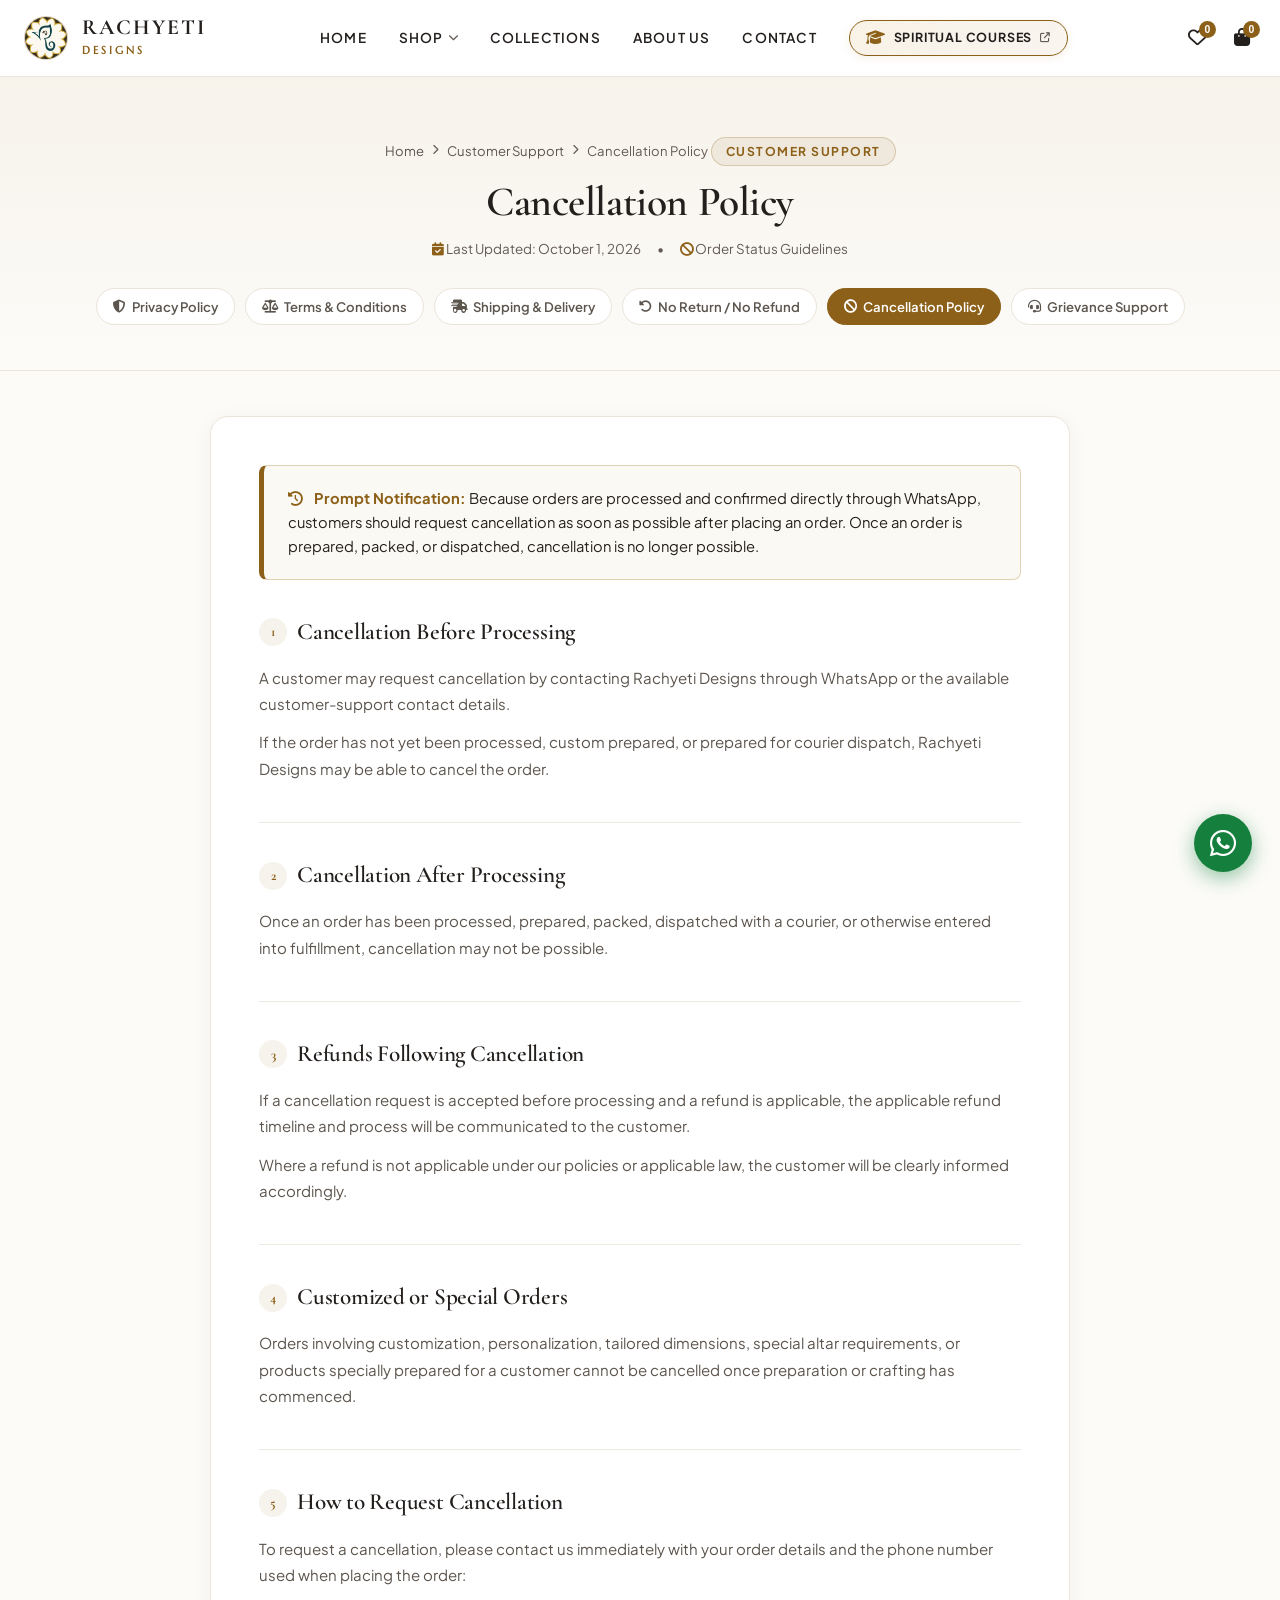
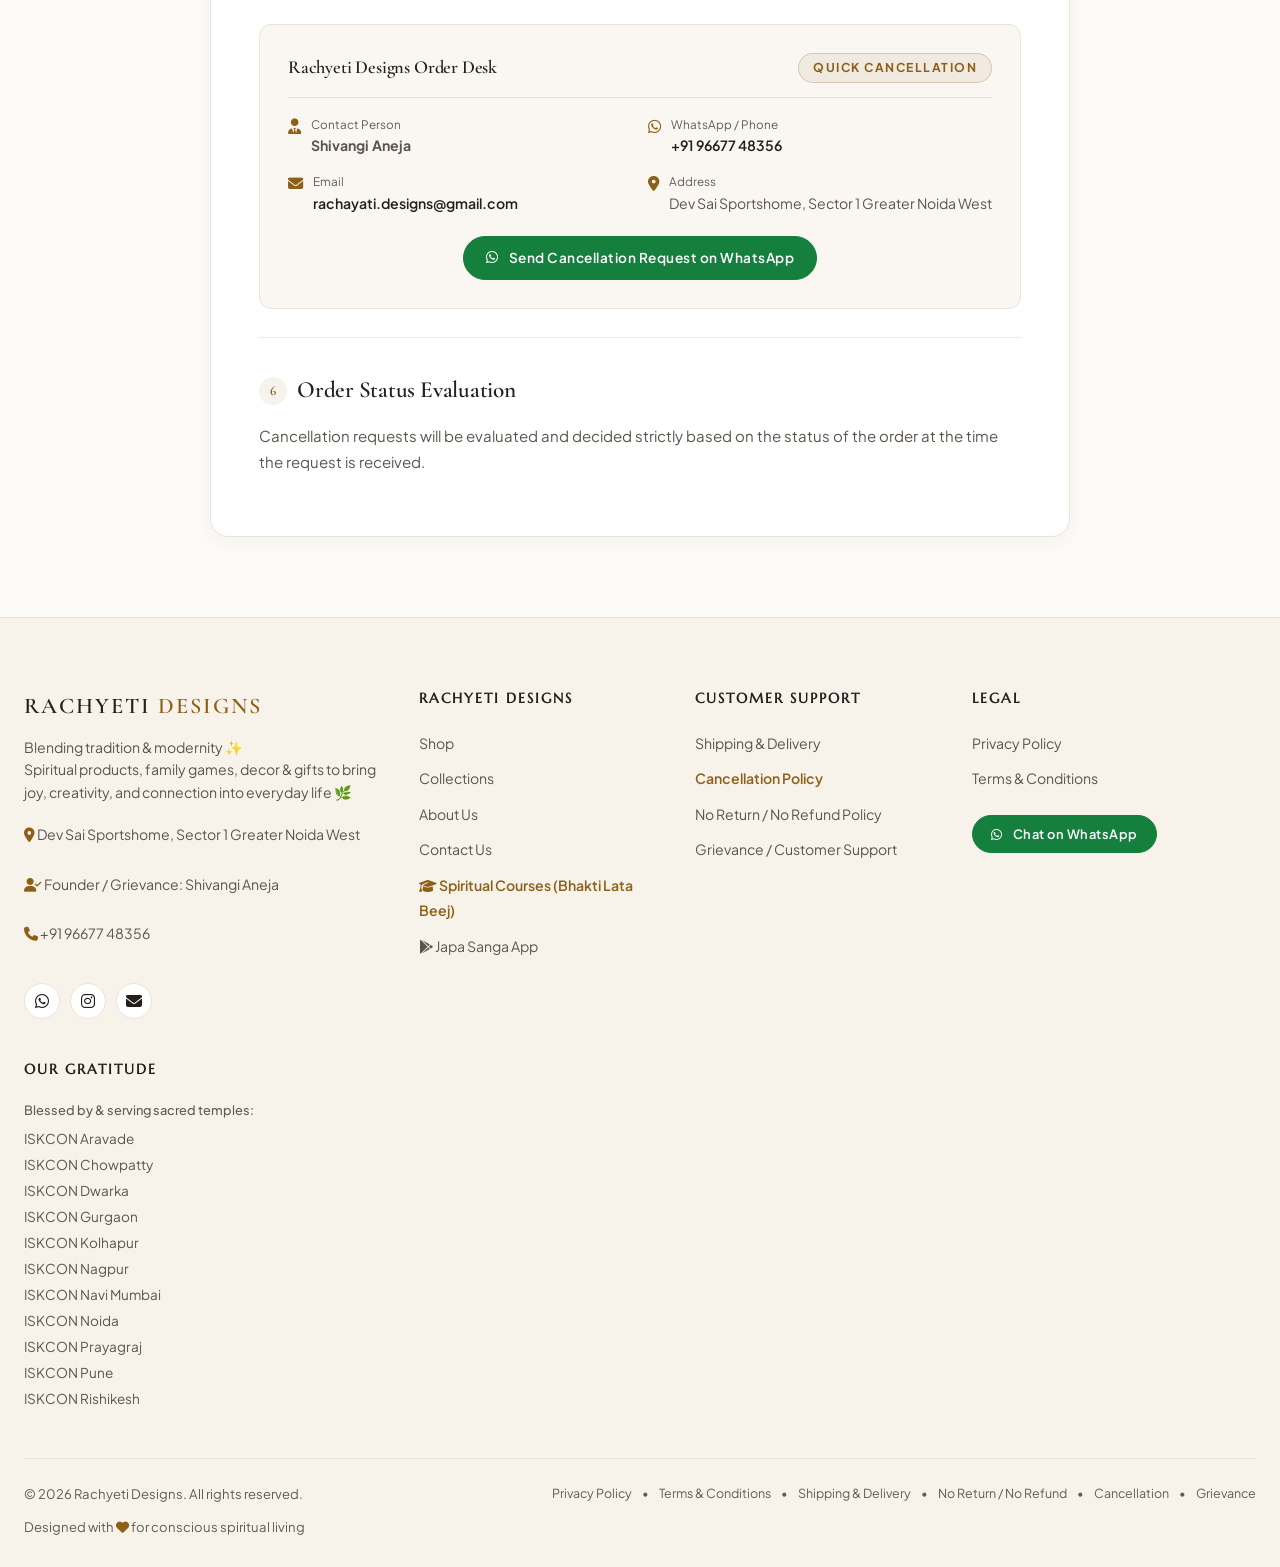
==== cancellation-policy.html @ 53c623b7 "Optimize website performance, accessibility, SEO and responsive assets - Converted hero banner and 1" ====
<!DOCTYPE html>
<html lang="en">
<head>
    <link rel="icon" type="image/x-icon" href="favicon.ico">
    <meta charset="UTF-8">
    <meta name="viewport" content="width=device-width, initial-scale=1.0">
    <title>Cancellation Policy | Rachyeti Designs</title>
    <meta name="description" content="Cancellation Policy for Rachyeti Designs. Learn about our order cancellation timelines before processing, customized order terms, and how to request cancellation.">
    <link rel="canonical" href="https://www.rachayetidesigns.com/cancellation-policy.html">
    
    <!-- Google Fonts -->
    <link rel="preconnect" href="https://fonts.googleapis.com">
    <link rel="preconnect" href="https://fonts.gstatic.com" crossorigin>
    <link href="https://fonts.googleapis.com/css2?family=Cormorant+Garamond:ital,wght@0,600;0,700;1,400&family=Marcellus&family=Plus+Jakarta+Sans:wght@400;500;600;700&display=swap" rel="stylesheet" media="print" onload="this.media='all'">
    <noscript>
        <link href="https://fonts.googleapis.com/css2?family=Cormorant+Garamond:ital,wght@0,600;0,700;1,400&family=Marcellus&family=Plus+Jakarta+Sans:wght@400;500;600;700&display=swap" rel="stylesheet">
    </noscript>
    
    <!-- Font Awesome -->
    <link rel="stylesheet" href="https://cdnjs.cloudflare.com/ajax/libs/font-awesome/6.5.1/css/all.min.css" media="print" onload="this.media='all'">
    <noscript>
        <link rel="stylesheet" href="https://cdnjs.cloudflare.com/ajax/libs/font-awesome/6.5.1/css/all.min.css">
    </noscript>
    
    <!-- Custom CSS -->
    <link rel="stylesheet" href="style.min.css?v=11">
</head>
<body class="policy-page-body">

    <!-- Main Navigation Header -->
    <header class="main-header" id="header">
        <div class="nav-container">
            <a href="index.html" class="brand-link">
                <div class="brand-mandala-icon">
                    <img src="Logo.jpg" alt="Rachyeti Designs" onerror="this.innerHTML='<i class=\'fa-solid fa-om\'></i>'">
                </div>
                <div class="brand-text-block">
                    <span class="brand-main-title">Rachyeti</span>
                    <span class="brand-sub-title">Designs</span>
                </div>
            </a>

            <ul class="nav-menu">
                <li class="nav-item"><a href="index.html" class="nav-link">Home</a></li>
                <li class="nav-item has-dropdown">
                    <div class="nav-link-row">
                        <a href="shop.html" class="nav-link">Shop</a>
                        <button type="button" class="nav-dropdown-toggle" aria-label="Toggle Shop categories">
                            <i class="fa-solid fa-chevron-down dropdown-arrow"></i>
                        </button>
                    </div>
                    <div class="nav-dropdown">
                        <a href="shop.html?category=all" class="dropdown-item" style="font-weight: 700; color: var(--gold-primary);">All 40 Products →</a>
                        <a href="shop.html?category=bandhanwar" class="dropdown-item">Sacred Bandhanwars (8)</a>
                        <a href="shop.html?category=fridge-magnet" class="dropdown-item">Devotional Fridge Magnets (14)</a>
                        <a href="shop.html?category=tulsi-dress" class="dropdown-item">Tulsi Maharani Dresses (12)</a>
                        <a href="shop.html?category=led-mahamantra" class="dropdown-item">LED Lit Mahamantra (1)</a>
                        <a href="shop.html?category=wall-hanging" class="dropdown-item">Sacred Wall Hangings (1)</a>
                        <a href="shop.html?category=car-dashboard" class="dropdown-item">Car Dashboard Keepsakes (2)</a>
                        <a href="shop.html?category=car-hanging" class="dropdown-item">Car Hanging Accessories (2)</a>
                    </div>
                </li>
                <li class="nav-item"><a href="collections.html" class="nav-link">Collections</a></li>
                <li class="nav-item"><a href="index.html#story" class="nav-link">About Us</a></li>
                <li class="nav-item"><a href="contact.html" class="nav-link">Contact</a></li>
                <li class="nav-item">
                    <a href="https://bhaktilatabeej.com/" target="_blank" rel="noopener noreferrer" class="nav-courses-btn" title="Bhakti Lata Beej - Spiritual Courses & Wisdom">
                        <i class="fa-solid fa-graduation-cap"></i>
                        <span>Spiritual Courses</span>
                        <i class="fa-solid fa-arrow-up-right-from-square nav-external-arrow"></i>
                    </a>
                </li>
            </ul>

            <div class="nav-actions">
                <button class="nav-icon-btn" id="wishlistToggleBtn" title="Wishlist">
                    <i class="fa-regular fa-heart"></i>
                    <span class="nav-badge-count" id="wishlistCount">0</span>
                </button>
                <button class="nav-icon-btn" id="cartToggleBtn" title="Inquiries & Cart">
                    <i class="fa-solid fa-bag-shopping"></i>
                    <span class="nav-badge-count" id="cartCount">0</span>
                </button>
                <button class="mobile-toggle" id="mobileMenuBtn">
                    <i class="fa-solid fa-bars"></i>
                </button>
            </div>
        </div>
    </header>

    <!-- POLICY HERO HEADER -->
    <section class="policy-hero-header">
        <div class="container">
            <div class="policy-breadcrumbs">
                <a href="index.html">Home</a>
                <i class="fa-solid fa-chevron-right" style="font-size: 0.65rem;"></i>
                <a href="#footer">Customer Support</a>
                <i class="fa-solid fa-chevron-right" style="font-size: 0.65rem;"></i>
                <span>Cancellation Policy</span>
            </div>
            <span class="policy-badge-tag">Customer Support</span>
            <h1 class="policy-title">Cancellation Policy</h1>
            <div class="policy-meta-row">
                <span><i class="fa-regular fa-calendar-check gold-text"></i> Last Updated: October 1, 2026</span>
                <span>•</span>
                <span><i class="fa-solid fa-ban gold-text"></i> Order Status Guidelines</span>
            </div>

            <!-- Policy Navigation Bar -->
            <div class="policy-nav-strip">
                <a href="privacy-policy.html" class="policy-nav-pill"><i class="fa-solid fa-shield-halved"></i> Privacy Policy</a>
                <a href="terms-and-conditions.html" class="policy-nav-pill"><i class="fa-solid fa-scale-balanced"></i> Terms &amp; Conditions</a>
                <a href="shipping-policy.html" class="policy-nav-pill"><i class="fa-solid fa-truck-fast"></i> Shipping &amp; Delivery</a>
                <a href="return-refund-policy.html" class="policy-nav-pill"><i class="fa-solid fa-rotate-left"></i> No Return / No Refund</a>
                <a href="cancellation-policy.html" class="policy-nav-pill active"><i class="fa-solid fa-ban"></i> Cancellation Policy</a>
                <a href="grievance-customer-support.html" class="policy-nav-pill"><i class="fa-solid fa-headset"></i> Grievance Support</a>
            </div>
        </div>
    </section>

    <!-- POLICY CONTENT -->
    <main class="policy-content-wrapper">
        <div class="container">
            <article class="policy-card">
                
                <div class="policy-callout-box">
                    <i class="fa-solid fa-clock-rotate-left"></i>
                    <strong>Prompt Notification:</strong> Because orders are processed and confirmed directly through WhatsApp, customers should request cancellation as soon as possible after placing an order. Once an order is prepared, packed, or dispatched, cancellation is no longer possible.
                </div>

                <!-- Section 1 -->
                <div class="policy-section">
                    <h2 class="policy-section-title"><span class="policy-section-num">1</span> Cancellation Before Processing</h2>
                    <p class="policy-text">
                        A customer may request cancellation by contacting Rachyeti Designs through WhatsApp or the available customer-support contact details.
                    </p>
                    <p class="policy-text">
                        If the order has not yet been processed, custom prepared, or prepared for courier dispatch, Rachyeti Designs may be able to cancel the order.
                    </p>
                </div>

                <!-- Section 2 -->
                <div class="policy-section">
                    <h2 class="policy-section-title"><span class="policy-section-num">2</span> Cancellation After Processing</h2>
                    <p class="policy-text">
                        Once an order has been processed, prepared, packed, dispatched with a courier, or otherwise entered into fulfillment, cancellation may not be possible.
                    </p>
                </div>

                <!-- Section 3 -->
                <div class="policy-section">
                    <h2 class="policy-section-title"><span class="policy-section-num">3</span> Refunds Following Cancellation</h2>
                    <p class="policy-text">
                        If a cancellation request is accepted before processing and a refund is applicable, the applicable refund timeline and process will be communicated to the customer.
                    </p>
                    <p class="policy-text">
                        Where a refund is not applicable under our policies or applicable law, the customer will be clearly informed accordingly.
                    </p>
                </div>

                <!-- Section 4 -->
                <div class="policy-section">
                    <h2 class="policy-section-title"><span class="policy-section-num">4</span> Customized or Special Orders</h2>
                    <p class="policy-text">
                        Orders involving customization, personalization, tailored dimensions, special altar requirements, or products specially prepared for a customer cannot be cancelled once preparation or crafting has commenced.
                    </p>
                </div>

                <!-- Section 5 -->
                <div class="policy-section">
                    <h2 class="policy-section-title"><span class="policy-section-num">5</span> How to Request Cancellation</h2>
                    <p class="policy-text">
                        To request a cancellation, please contact us immediately with your order details and the phone number used when placing the order:
                    </p>

                    <div class="policy-contact-card">
                        <div class="policy-contact-header">
                            <h4>Rachyeti Designs Order Desk</h4>
                            <span class="policy-badge-tag" style="margin: 0;">Quick Cancellation</span>
                        </div>
                        <div class="policy-contact-details">
                            <div class="policy-contact-item">
                                <i class="fa-solid fa-user-tie"></i>
                                <div>
                                    <small style="color: var(--text-muted); display: block;">Contact Person</small>
                                    <strong>Shivangi Aneja</strong>
                                </div>
                            </div>
                            <div class="policy-contact-item">
                                <i class="fa-brands fa-whatsapp"></i>
                                <div>
                                    <small style="color: var(--text-muted); display: block;">WhatsApp / Phone</small>
                                    <a href="https://wa.me/919667748356" target="_blank">+91 96677 48356</a>
                                </div>
                            </div>
                            <div class="policy-contact-item">
                                <i class="fa-solid fa-envelope"></i>
                                <div>
                                    <small style="color: var(--text-muted); display: block;">Email</small>
                                    <a href="mailto:rachayati.designs@gmail.com">rachayati.designs@gmail.com</a>
                                </div>
                            </div>
                            <div class="policy-contact-item">
                                <i class="fa-solid fa-location-dot"></i>
                                <div>
                                    <small style="color: var(--text-muted); display: block;">Address</small>
                                    <span>Dev Sai Sportshome, Sector 1 Greater Noida West</span>
                                </div>
                            </div>
                        </div>
                        <div style="text-align: center; margin-top: 10px;">
                            <a href="https://wa.me/919667748356?text=Namaste%20Shivangi%20ji,%20I%20would%20like%20to%20request%20cancellation%20for%20my%20order." target="_blank" class="btn btn-whatsapp" style="font-size: 0.85rem; padding: 10px 22px;">
                                <i class="fa-brands fa-whatsapp"></i> Send Cancellation Request on WhatsApp
                            </a>
                        </div>
                    </div>
                </div>

                <!-- Section 6 -->
                <div class="policy-section">
                    <h2 class="policy-section-title"><span class="policy-section-num">6</span> Order Status Evaluation</h2>
                    <p class="policy-text">
                        Cancellation requests will be evaluated and decided strictly based on the status of the order at the time the request is received.
                    </p>
                </div>

            </article>
        </div>
    </main>

    <!-- FOOTER -->
    <footer class="main-footer" id="footer">
        <div class="container">
            <div class="footer-grid">
                <!-- Col 1: Brand & Contact -->
                <div class="footer-brand">
                    <h3>Rachyeti <span class="gold-text">Designs</span></h3>
                    <p>Blending tradition &amp; modernity ✨<br>Spiritual products, family games, decor &amp; gifts to bring joy, creativity, and connection into everyday life 🌿</p>
                    <div class="footer-contact-brief">
                        <p><i class="fa-solid fa-location-dot gold-text"></i> Dev Sai Sportshome, Sector 1 Greater Noida West</p>
                        <p><i class="fa-solid fa-user-check gold-text"></i> Founder / Grievance: Shivangi Aneja</p>
                        <p><a href="tel:+919667748356"><i class="fa-solid fa-phone gold-text"></i> +91 96677 48356</a></p>
                    </div>
                    <div class="footer-social-links">
                        <a href="https://wa.me/919667748356?text=Namaste%20Rachyeti%20Designs!" target="_blank" class="footer-social-btn" title="WhatsApp" aria-label="Chat on WhatsApp"><i class="fa-brands fa-whatsapp"></i></a>
                        <a href="https://www.instagram.com/rachayati.designs/" target="_blank" class="footer-social-btn" title="Instagram (@rachayati.designs)" aria-label="Visit Instagram page"><i class="fa-brands fa-instagram"></i></a>
                        <a href="mailto:rachayati.designs@gmail.com" class="footer-social-btn" title="Email" aria-label="Send email"><i class="fa-solid fa-envelope"></i></a>
                    </div>
                </div>

                <!-- Col 2: Navigation -->
                <div class="footer-col">
                    <h4>Rachyeti Designs</h4>
                    <ul class="footer-links-list">
                        <li><a href="shop.html">Shop</a></li>
                        <li><a href="collections.html">Collections</a></li>
                        <li><a href="index.html#story">About Us</a></li>
                        <li><a href="contact.html">Contact Us</a></li>
                        <li><a href="https://bhaktilatabeej.com/" target="_blank" rel="noopener noreferrer" style="color: var(--gold-primary); font-weight: 600;"><i class="fa-solid fa-graduation-cap"></i> Spiritual Courses (Bhakti Lata Beej)</a></li>
                        <li><a href="https://play.google.com/store/apps/details?id=com.bhaktilatabeej.japasanga&pli=1" target="_blank" rel="noopener noreferrer"><i class="fa-brands fa-google-play"></i> Japa Sanga App</a></li>
                    </ul>
                </div>

                <!-- Col 3: Customer Support Policies -->
                <div class="footer-col">
                    <h4>Customer Support</h4>
                    <ul class="footer-links-list">
                        <li><a href="shipping-policy.html">Shipping &amp; Delivery</a></li>
                        <li><a href="cancellation-policy.html" style="color: var(--gold-primary); font-weight: 600;">Cancellation Policy</a></li>
                        <li><a href="return-refund-policy.html">No Return / No Refund Policy</a></li>
                        <li><a href="grievance-customer-support.html">Grievance / Customer Support</a></li>
                    </ul>
                </div>

                <!-- Col 4: Legal Policies -->
                <div class="footer-col">
                    <h4>Legal</h4>
                    <ul class="footer-links-list">
                        <li><a href="privacy-policy.html">Privacy Policy</a></li>
                        <li><a href="terms-and-conditions.html">Terms &amp; Conditions</a></li>
                    </ul>
                    <div style="margin-top: 24px;">
                        <a href="https://wa.me/919667748356?text=Namaste%20Rachyeti%20Designs!%20I%20would%20like%20to%20order%20products." target="_blank" class="btn btn-whatsapp" style="font-size: 0.8rem; padding: 8px 18px; width: fit-content;">
                            <i class="fa-brands fa-whatsapp"></i> Chat on WhatsApp
                        </a>
                    </div>
                </div>

                <!-- Col 5: Gratitude -->
                <div class="footer-col footer-col-gratitude">
                    <h4>Our Gratitude</h4>
                    <p style="font-size: 0.8rem; color: var(--text-muted); margin-bottom: 8px; font-weight: 500;">
                        Blessed by &amp; serving sacred temples:
                    </p>
                    <ul class="footer-links-list gratitude-temples-list">
                        <li>ISKCON Aravade</li>
                        <li>ISKCON Chowpatty</li>
                        <li>ISKCON Dwarka</li>
                        <li>ISKCON Gurgaon</li>
                        <li>ISKCON Kolhapur</li>
                        <li>ISKCON Nagpur</li>
                        <li>ISKCON Navi Mumbai</li>
                        <li>ISKCON Noida</li>
                        <li>ISKCON Prayagraj</li>
                        <li>ISKCON Pune</li>
                        <li>ISKCON Rishikesh</li>
                    </ul>
                </div>
            </div>

            <div class="footer-bottom">
                <p>&copy; <span id="currentYear">2026</span> Rachyeti Designs. All rights reserved.</p>
                <div class="footer-bottom-legal-links">
                    <a href="privacy-policy.html">Privacy Policy</a>
                    <span>•</span>
                    <a href="terms-and-conditions.html">Terms &amp; Conditions</a>
                    <span>•</span>
                    <a href="shipping-policy.html">Shipping &amp; Delivery</a>
                    <span>•</span>
                    <a href="return-refund-policy.html">No Return / No Refund</a>
                    <span>•</span>
                    <a href="cancellation-policy.html">Cancellation</a>
                    <span>•</span>
                    <a href="grievance-customer-support.html">Grievance</a>
                </div>
                <p>Designed with <i class="fa-solid fa-heart gold-text"></i> for conscious spiritual living</p>
            </div>
        </div>
    </footer>

    <!-- WISHLIST DRAWER -->
    <div class="drawer-backdrop" id="wishlistDrawer" aria-hidden="true">
        <div class="drawer-panel">
            <div class="drawer-header">
                <h3>Saved Favorites (<span id="drawerWishlistCount">0</span>)</h3>
                <button class="drawer-close" id="wishlistCloseBtn" aria-label="Close saved favorites drawer"><i class="fa-solid fa-xmark"></i></button>
            </div>
            <div class="drawer-body" id="wishlistItemsContainer"></div>
            <div class="drawer-footer" id="wishlistFooter" style="display: none;">
                <button class="btn btn-dark" style="width: 100%;" id="moveWishlistToCartBtn">
                    Move All to Cart
                </button>
            </div>
        </div>
    </div>

    <!-- CART / INQUIRY DRAWER -->
    <div class="drawer-backdrop" id="cartDrawer" aria-hidden="true">
        <div class="drawer-panel">
            <div class="drawer-header">
                <h3>Shopping Cart (<span id="drawerCartCount">0</span>)</h3>
                <button class="drawer-close" id="cartCloseBtn" aria-label="Close shopping cart drawer"><i class="fa-solid fa-xmark"></i></button>
            </div>
            <div class="drawer-body" id="cartItemsContainer"></div>
            <div class="drawer-footer" id="cartFooter" style="display: none;">
                <div class="drawer-total-row">
                    <span>Estimated Total:</span>
                    <span style="color: var(--gold-primary);" id="drawerCartTotal">₹0</span>
                </div>
                <!-- Policy Notice before WhatsApp Order -->
                <div class="drawer-policy-notice">
                    By placing an order on WhatsApp, you agree to our 
                    <a href="terms-and-conditions.html" target="_blank">Terms</a> &amp; 
                    <a href="return-refund-policy.html" target="_blank">No Return / No Refund Policy</a>.
                </div>
                <button class="btn btn-whatsapp" style="width: 100%;" id="whatsappCheckoutBtn">
                    <i class="fa-brands fa-whatsapp"></i> Send Order on WhatsApp
                </button>
                <div class="drawer-policy-links">
                    <a href="shipping-policy.html" target="_blank"><i class="fa-solid fa-truck-fast"></i> Shipping</a>
                    <span>•</span>
                    <a href="return-refund-policy.html" target="_blank"><i class="fa-solid fa-rotate-left"></i> Returns</a>
                    <span>•</span>
                    <a href="terms-and-conditions.html" target="_blank">Terms</a>
                </div>
                <a href="shop.html" class="btn btn-outline" style="width: 100%; font-size: 0.84rem; text-align: center;" onclick="closeCartDrawer()">
                    <i class="fa-solid fa-plus gold-text"></i> Add More Products from Store
                </a>
                <button class="btn-clear-cart" id="clearCartBtn">Clear List</button>
            </div>
        </div>
    </div>

    <!-- TOAST NOTIFICATION -->
    <div class="toast-box" id="toastNotification">
        <i class="fa-solid fa-circle-check gold-text"></i>
        <span id="toastMessage">Item updated!</span>
    </div>

    <!-- FLOATING WHATSAPP HOTLINE BUTTON -->
    <a href="https://wa.me/919667748356?text=Namaste%20Rachyeti%20Designs!%20I%20have%20an%20inquiry%20regarding%20spiritual%20products." target="_blank" class="floating-whatsapp-btn" title="Chat on WhatsApp" aria-label="WhatsApp Support">
        <i class="fa-brands fa-whatsapp"></i>
        <span class="wa-tooltip">Order &amp; Inquire on WhatsApp</span>
    </a>

    <!-- Script -->
    <script src="app.js?v=11" defer></script>
</body>
</html>
---- style.min.css ----
:root{--bg-main:#fcfbf8;--bg-warm-light:#f7f4ee;--bg-cream:#f2ece1;--bg-card:#ffffff;--bg-card-hover:#ffffff;--bg-overlay:rgba(252,251,248,0.95);--text-primary:#231f1d;--text-secondary:#5c554e;--text-muted:#635b54;--text-light:#ab9f94;--text-inverted:#ffffff;--gold-primary:#8c6018;--gold-accent:#cda250;--gold-light:#faecd0;--gold-subtle:rgba(140,96,24,0.08);--gold-border:rgba(140,96,24,0.25);--terracotta:#ab5132;--terracotta-light:#fbeee9;--saffron:#d97724;--border-light:#eae4d9;--border-subtle:#f0ebe2;--border-dark:#231f1d;--shadow-subtle:0 4px 20px rgba(70,50,30,0.05);--shadow-card:0 8px 24px rgba(60,45,25,0.08);--shadow-card-hover:0 16px 36px rgba(60,45,25,0.12);--shadow-modal:0 24px 60px rgba(35,31,29,0.18);--font-heading:'Cormorant Garamond','Cinzel',serif;--font-subheading:'Marcellus','Cinzel',serif;--font-body:'Plus Jakarta Sans',-apple-system,sans-serif;--radius-sm:6px;--radius-md:12px;--radius-lg:18px;--radius-full:9999px;--transition-fast:0.2s cubic-bezier(0.4,0,0.2,1);--transition-normal:0.35s cubic-bezier(0.4,0,0.2,1)}*{margin:0;padding:0;box-sizing:border-box}html{scroll-behavior:smooth;font-size:16px}body{background-color:var(--bg-main);color:var(--text-primary);font-family:var(--font-body);line-height:1.6;overflow-x:hidden;-webkit-font-smoothing:antialiased}h1,h2,h3,h4,h5,h6{font-family:var(--font-heading);color:var(--text-primary);font-weight:600;letter-spacing:-0.01em}.italic-serif{font-style:italic;font-family:'Cormorant Garamond',serif;font-weight:400}.gold-text{color:var(--gold-primary);font-weight:600}.wa-green-text{color:#15803d !important}.text-center{text-align:center}.container{max-width:1280px;margin:0 auto;padding:0 24px}.btn{display:inline-flex;align-items:center;justify-content:center;gap:10px;padding:12px 28px;font-size:0.88rem;font-weight:600;font-family:var(--font-body);border-radius:var(--radius-full);border:1px solid transparent;cursor:pointer;text-decoration:none;transition:var(--transition-normal);letter-spacing:0.5px}.btn-dark{background-color:var(--text-primary);color:#ffffff;border-color:var(--text-primary)}.btn-dark:hover{background-color:var(--gold-primary);border-color:var(--gold-primary);color:#ffffff;transform:translateY(-2px);box-shadow:0 6px 18px rgba(179,133,56,0.3)}.btn-outline{background-color:transparent;color:var(--text-primary);border-color:var(--border-light)}.btn-outline:hover{border-color:var(--text-primary);background-color:var(--bg-warm-light);transform:translateY(-2px)}.btn-gold{background-color:var(--gold-primary);color:#ffffff;border-color:var(--gold-primary)}.btn-gold:hover{background-color:#9c712c;border-color:#9c712c;color:#ffffff;transform:translateY(-2px)}.btn-whatsapp{background-color:#15803d;color:#ffffff;border-color:#15803d}.btn-whatsapp:hover{background-color:#116832;transform:translateY(-2px);box-shadow:0 6px 18px rgba(21,128,61,0.35)}.announcement-bar{background-color:#f1e9dc;border-bottom:1px solid #e7dcce;padding:9px 16px;font-size:0.78rem;font-weight:600;letter-spacing:1.5px;text-transform:uppercase;color:#634d35;text-align:center}.announcement-bar i{color:var(--gold-primary);margin:0 8px;font-size:0.7rem}.main-header{background-color:#ffffff;border-bottom:1px solid var(--border-light);position:sticky;top:0;z-index:1000;transition:var(--transition-fast)}.main-header.scrolled{box-shadow:var(--shadow-subtle)}.nav-container{max-width:1320px;margin:0 auto;padding:16px 24px;display:flex;align-items:center;justify-content:space-between;gap:20px}.brand-link{display:flex;align-items:center;gap:14px;text-decoration:none;color:var(--text-primary)}.brand-mandala-icon{width:44px;height:44px;border-radius:50%;border:1px solid var(--gold-border);display:flex;align-items:center;justify-content:center;color:var(--gold-primary);font-size:1.4rem;background:var(--bg-warm-light);overflow:hidden;flex-shrink:0}.brand-mandala-icon img{width:100%;height:100%;object-fit:cover}.brand-text-block{display:flex;flex-direction:column}.brand-main-title{font-family:var(--font-heading);font-size:1.35rem;font-weight:700;letter-spacing:2px;text-transform:uppercase;line-height:1.1;color:var(--text-primary)}.brand-sub-title{font-family:var(--font-subheading);font-size:0.68rem;letter-spacing:3px;text-transform:uppercase;color:var(--gold-primary);font-weight:600;margin-top:2px}.nav-menu{display:flex;align-items:center;gap:32px;list-style:none}.nav-item{position:relative}.nav-link{font-size:0.85rem;font-weight:600;letter-spacing:1.2px;text-transform:uppercase;text-decoration:none;color:var(--text-primary);padding:8px 0;transition:var(--transition-fast);display:flex;align-items:center;gap:5px}.nav-link i.dropdown-arrow{font-size:0.65rem;color:var(--text-muted);transition:transform 0.2s ease}.nav-link:hover,.nav-link.active{color:var(--gold-primary)}.nav-link-row{display:inline-flex;align-items:center;gap:4px}.nav-link-row .nav-link{display:inline-flex;align-items:center}.nav-dropdown-toggle{background:none;border:none;padding:0;margin:0;cursor:pointer;display:inline-flex;align-items:center;justify-content:center;color:var(--text-muted);font-size:0.65rem;line-height:1;transition:color var(--transition-fast)}.nav-item:hover .nav-dropdown-toggle,.nav-item:hover .nav-link-row .nav-link{color:var(--gold-primary)}.nav-item:hover .dropdown-arrow,.nav-item.dropdown-open .dropdown-arrow{transform:rotate(180deg)}.nav-courses-btn{display:inline-flex;align-items:center;gap:8px;padding:7px 16px;background:linear-gradient(135deg,rgba(205,162,80,0.14) 0%,rgba(179,133,56,0.08) 100%);border:1.5px solid var(--gold-primary);border-radius:var(--radius-full);color:var(--text-primary);font-size:0.78rem;font-weight:700;letter-spacing:0.8px;text-transform:uppercase;text-decoration:none;transition:all var(--transition-fast);white-space:nowrap;box-shadow:0 2px 8px rgba(179,133,56,0.12)}.nav-courses-btn i.fa-graduation-cap,.nav-courses-btn i.fa-seedling{color:var(--gold-primary);font-size:0.95rem;transition:transform var(--transition-fast)}.nav-courses-btn .nav-external-arrow{font-size:0.65rem;color:var(--text-muted);transition:transform var(--transition-fast),color var(--transition-fast)}.nav-courses-btn:hover{background:var(--gold-primary);border-color:var(--gold-primary);color:#ffffff;box-shadow:0 4px 16px rgba(179,133,56,0.35);transform:translateY(-1.5px)}.nav-courses-btn:hover i{color:#ffffff !important}.nav-courses-btn:hover .nav-external-arrow{transform:translate(2px,-2px);color:#ffffff}.nav-dropdown{position:absolute;top:100%;left:0;min-width:220px;background:#ffffff;border:1px solid var(--border-light);box-shadow:var(--shadow-card);border-radius:var(--radius-sm);padding:10px 0;opacity:0;visibility:hidden;transform:translateY(10px);transition:var(--transition-fast);z-index:100}.nav-item:hover .nav-dropdown{opacity:1;visibility:visible;transform:translateY(0)}.dropdown-item{display:block;padding:8px 20px;font-size:0.82rem;color:var(--text-secondary);text-decoration:none;transition:var(--transition-fast)}.dropdown-item:hover{background:var(--bg-warm-light);color:var(--gold-primary);padding-left:24px}.nav-actions{display:flex;align-items:center;gap:16px}.nav-icon-btn{position:relative;background:none;border:none;color:var(--text-primary);font-size:1.15rem;cursor:pointer;padding:6px;transition:var(--transition-fast);display:flex;align-items:center;justify-content:center;text-decoration:none}.nav-icon-btn:hover{color:var(--gold-primary)}.nav-badge-count{position:absolute;top:-2px;right:-4px;background-color:var(--gold-primary);color:#ffffff;font-size:0.65rem;font-weight:700;width:17px;height:17px;border-radius:50%;display:flex;align-items:center;justify-content:center}.mobile-toggle{display:none;background:none;border:none;font-size:1.3rem;color:var(--text-primary);cursor:pointer}.header-search-wrap{max-height:0;overflow:hidden;background:var(--bg-warm-light);border-top:1px solid transparent;transition:max-height 0.3s ease}.header-search-wrap.open{max-height:70px;border-top-color:var(--border-light)}.header-search-inner{max-width:600px;margin:0 auto;padding:12px 24px;display:flex;align-items:center;position:relative}.header-search-inner i{position:absolute;left:40px;color:var(--gold-primary)}.header-search-inner input{width:100%;padding:10px 40px 10px 42px;border:1px solid var(--border-light);border-radius:var(--radius-full);background:#ffffff;font-family:var(--font-body);font-size:0.9rem;outline:none}.header-search-inner input:focus{border-color:var(--gold-primary)}.header-search-close{position:absolute;right:40px;background:none;border:none;color:var(--text-muted);cursor:pointer}.hero-section{position:relative;min-height:600px;background-image:url('hero_banner.webp');background-size:cover;background-position:center right;display:flex;align-items:center;padding:80px 0}@media (max-width:768px){.hero-section{background-image:url('hero_banner-mobile.webp');min-height:480px}}.hero-overlay{position:absolute;top:0;left:0;width:100%;height:100%;background:linear-gradient( 90deg,rgba(252,251,248,0.92) 0%,rgba(252,251,248,0.82) 40%,rgba(252,251,248,0.25) 75%,transparent 100% );z-index:1}.hero-container{position:relative;z-index:2;max-width:1280px;margin:0 auto;padding:0 24px;width:100%;display:flex;justify-content:space-between;align-items:flex-end}.hero-content{max-width:580px}.hero-tagline{font-family:var(--font-subheading);font-size:0.78rem;letter-spacing:2.5px;text-transform:uppercase;color:var(--terracotta);font-weight:600;margin-bottom:16px;display:block}.hero-title{font-size:3.8rem;line-height:1.1;color:#1e1915;margin-bottom:20px;font-weight:500}.hero-title .italic-serif{display:block;font-size:4rem;color:#3b2f26;font-weight:400;margin-top:-6px}.hero-desc{font-size:1.1rem;color:#574c43;line-height:1.6;margin-bottom:32px;max-width:480px}.hero-action-group{display:flex;align-items:center;gap:20px;margin-bottom:48px}.hero-slider-pagination{display:flex;align-items:center;gap:16px;font-family:var(--font-subheading);font-size:0.82rem;color:#8c7e73}.pagination-item{cursor:pointer;transition:var(--transition-fast)}.pagination-item.active{color:#1e1915;font-weight:700;border-bottom:2px solid var(--text-primary);padding-bottom:2px}.pagination-divider{width:24px;height:1px;background-color:#c4b8ad}.hero-floating-badge{background:rgba(255,255,255,0.85);backdrop-filter:blur(12px);-webkit-backdrop-filter:blur(12px);border:1px solid rgba(179,133,56,0.3);border-radius:var(--radius-md);padding:16px 20px;max-width:280px;box-shadow:var(--shadow-card);display:flex;gap:14px;align-items:flex-start;margin-bottom:20px}.badge-icon-wrap{width:38px;height:38px;border-radius:50%;background:var(--gold-subtle);border:1px solid var(--gold-border);display:flex;align-items:center;justify-content:center;color:var(--gold-primary);font-size:1rem;flex-shrink:0}.badge-text h4,.badge-text .badge-title{font-size:0.95rem;font-family:var(--font-heading);font-weight:700;color:var(--text-primary);margin-bottom:3px}.badge-text p{font-size:0.78rem;color:var(--text-secondary);line-height:1.4}.trust-bar{background-color:var(--bg-warm-light);border-top:1px solid var(--border-light);border-bottom:1px solid var(--border-light);padding:32px 0}.trust-grid{display:grid;grid-template-columns:repeat(3,1fr);gap:24px}.trust-item{display:flex;align-items:center;gap:16px;padding:0 12px;border-right:1px solid var(--border-light)}.trust-item:last-child{border-right:none}.trust-icon{width:44px;height:44px;border-radius:50%;background-color:#ffffff;border:1px solid var(--border-light);color:var(--gold-primary);display:flex;align-items:center;justify-content:center;font-size:1.15rem;flex-shrink:0}.trust-info h4,.trust-info .trust-title{font-size:0.95rem;font-family:var(--font-body);font-weight:600;color:var(--text-primary);margin-bottom:2px}.trust-info p{font-size:0.8rem;color:var(--text-muted)}.featured-section{padding:90px 0;background-color:#ffffff}.section-header{text-align:center;max-width:650px;margin:0 auto 50px}.section-title-tag{font-family:var(--font-subheading);font-size:0.85rem;letter-spacing:3px;text-transform:uppercase;color:var(--text-primary);font-weight:600;margin-bottom:10px;display:block}.mandala-ornament{display:flex;align-items:center;justify-content:center;gap:16px;margin-bottom:12px;color:var(--gold-primary)}.mandala-ornament::before,.mandala-ornament::after{content:'';width:60px;height:1px;background-color:var(--gold-border)}.section-sub-desc{font-size:1.05rem;color:var(--text-secondary);font-family:var(--font-heading);font-style:italic}.featured-grid{display:grid;grid-template-columns:repeat(5,1fr);gap:20px;margin-bottom:48px}.clean-product-card{background:#ffffff;border:1px solid var(--border-light);border-radius:var(--radius-md);overflow:hidden;transition:var(--transition-normal);display:flex;flex-direction:column}.clean-product-card:hover{transform:translateY(-6px);box-shadow:var(--shadow-card-hover);border-color:#d8cebf}.clean-card-img-wrap{position:relative;width:100%;padding-top:100%;background-color:var(--bg-warm-light);overflow:hidden;cursor:pointer}.clean-card-img{position:absolute;top:0;left:0;width:100%;height:100%;object-fit:cover;transition:transform 0.5s ease}.clean-product-card:hover .clean-card-img{transform:scale(1.05)}.clean-card-badge{position:absolute;top:10px;left:10px;background:rgba(255,255,255,0.9);border:1px solid var(--border-light);font-size:0.65rem;font-weight:700;letter-spacing:0.5px;text-transform:uppercase;color:var(--text-secondary);padding:3px 8px;border-radius:var(--radius-full)}.clean-card-content{padding:16px 14px;display:flex;align-items:center;justify-content:space-between;background:#ffffff}.clean-card-info{flex-grow:1;padding-right:8px}.clean-card-title{font-size:0.95rem;font-family:var(--font-body);font-weight:600;color:var(--text-primary);margin-bottom:4px;white-space:nowrap;overflow:hidden;text-overflow:ellipsis;display:block;text-decoration:none}.clean-card-title:hover{color:var(--gold-primary)}.clean-card-price{font-size:0.9rem;font-weight:700;color:var(--text-secondary)}.clean-card-btn{width:36px;height:36px;border-radius:50%;border:1px solid var(--border-light);background:#ffffff;color:var(--text-primary);display:flex;align-items:center;justify-content:center;cursor:pointer;transition:var(--transition-fast);flex-shrink:0}.clean-card-btn:hover{background:var(--text-primary);color:#ffffff;border-color:var(--text-primary)}.story-section{padding:90px 0;background-color:var(--bg-warm-light);position:relative;border-top:1px solid var(--border-light)}.story-pillars-grid{display:grid;grid-template-columns:repeat(4,1fr);gap:30px}.pillar-box{text-align:center;padding:30px 20px;background:#ffffff;border:1px solid var(--border-light);border-radius:var(--radius-md);transition:var(--transition-normal)}.pillar-box:hover{transform:translateY(-4px);box-shadow:var(--shadow-card);border-color:var(--gold-border)}.pillar-icon{width:54px;height:54px;border-radius:50%;background-color:var(--gold-subtle);border:1px solid var(--gold-border);color:var(--gold-primary);display:flex;align-items:center;justify-content:center;font-size:1.4rem;margin:0 auto 18px}.pillar-box h3,.pillar-box h4{font-family:var(--font-subheading);font-size:0.85rem;letter-spacing:2px;text-transform:uppercase;color:var(--text-primary);margin-bottom:8px}.pillar-box p{font-size:0.85rem;color:var(--text-muted);line-height:1.5}.community-ecosystem-section{padding:85px 0 70px;background:linear-gradient(180deg,#ffffff 0%,var(--bg-warm-light) 40%,var(--bg-warm-light) 70%,#ffffff 100%);border-top:1px solid var(--border-light);position:relative}.community-header-wrap{text-align:center;max-width:760px;margin:0 auto 46px}.ecosystem-cards-grid{display:grid;grid-template-columns:repeat(2,1fr);gap:32px;margin-bottom:64px}.ecosystem-card{background:#ffffff;border:1px solid var(--border-light);border-radius:var(--radius-lg);padding:38px 34px;display:flex;flex-direction:column;justify-content:space-between;position:relative;box-shadow:var(--shadow-card);transition:transform 0.35s ease,box-shadow 0.35s ease,border-color 0.35s ease;overflow:hidden}.ecosystem-card::before{content:'';position:absolute;top:0;left:0;right:0;height:4px;background:linear-gradient(90deg,var(--gold-primary),var(--gold-accent))}.ecosystem-card--courses::before{background:linear-gradient(90deg,#2e7d32,#b38538,#d97724)}.ecosystem-card--app::before{background:linear-gradient(90deg,#1e3c72,#2a5298,#4cd964)}.ecosystem-card:hover{transform:translateY(-6px);box-shadow:var(--shadow-card-hover);border-color:var(--gold-border)}.ecosystem-card-header{display:flex;align-items:center;gap:16px;margin-bottom:20px}.ecosystem-icon-badge{width:62px;height:62px;border-radius:50%;display:flex;align-items:center;justify-content:center;flex-shrink:0;overflow:hidden;background:#ffffff;border:2px solid var(--gold-border);box-shadow:0 4px 14px rgba(0,0,0,0.08)}.ecosystem-brand-logo{width:100%;height:100%;object-fit:cover;display:block}.ecosystem-tag-group{display:flex;flex-direction:column;gap:3px}.ecosystem-badge-pill{display:inline-block;font-size:0.72rem;font-weight:800;letter-spacing:1.2px;text-transform:uppercase;color:var(--gold-primary)}.ecosystem-badge-sub{font-size:0.8rem;color:var(--text-muted);font-weight:600}.ecosystem-title{font-size:2.1rem;font-family:var(--font-heading);color:var(--text-primary);margin-bottom:6px;line-height:1.2}.ecosystem-tagline{font-family:var(--font-heading);font-size:1.15rem;font-style:italic;color:var(--text-secondary);margin-bottom:16px;line-height:1.4}.ecosystem-desc{font-size:0.92rem;color:var(--text-secondary);line-height:1.68;margin-bottom:22px}.ecosystem-highlights{display:flex;flex-direction:column;gap:10px;margin-bottom:26px;padding:16px 18px;background:var(--bg-warm-light);border-radius:var(--radius-md);border:1px solid var(--border-subtle)}.eco-highlight-item{display:flex;align-items:center;gap:10px;font-size:0.86rem;color:var(--text-primary);font-weight:500}.eco-highlight-item i{color:#2e7d32;font-size:0.9rem;flex-shrink:0}.japa-features-list{display:grid;grid-template-columns:repeat(2,1fr);gap:10px;margin-bottom:26px}.japa-feature-pill{display:flex;align-items:flex-start;gap:9px;padding:11px 13px;background:var(--bg-warm-light);border:1px solid var(--border-subtle);border-radius:var(--radius-sm);font-size:0.83rem;line-height:1.35;color:var(--text-primary);font-weight:500}.japa-bullet{color:var(--gold-primary);font-size:1.05rem;line-height:1;flex-shrink:0}.ecosystem-card-footer{margin-top:auto;padding-top:10px}.ecosystem-action-btn{width:100%;padding:13px 20px;font-size:0.88rem;display:flex;align-items:center;justify-content:center;gap:10px;text-decoration:none;border-radius:var(--radius-full)}.ecosystem-action-btn.app-store-btn{background:#111827;color:#ffffff;border:1px solid #1f2937}.ecosystem-action-btn.app-store-btn:hover{background:#000000;border-color:#000000;box-shadow:0 6px 20px rgba(0,0,0,0.28);transform:translateY(-2px)}.insta-community-block{margin-top:15px;padding-top:48px;border-top:1px dashed var(--border-light)}@media (max-width:900px){.ecosystem-cards-grid{grid-template-columns:1fr;gap:24px}.japa-features-list{grid-template-columns:1fr}}.instagram-section{padding:80px 0;background-color:#ffffff;border-top:1px solid var(--border-light)}.insta-header-wrap{text-align:center;max-width:600px;margin:0 auto 40px}.insta-handle-badge{display:inline-flex;align-items:center;gap:8px;background:var(--bg-warm-light);border:1px solid var(--border-light);padding:6px 16px;border-radius:var(--radius-full);font-size:0.82rem;font-weight:700;color:var(--text-primary);margin-bottom:12px;text-decoration:none;transition:var(--transition-fast)}.insta-handle-badge i{color:#E1306C;font-size:1rem}.insta-handle-badge:hover{border-color:var(--gold-primary);color:var(--gold-primary);transform:translateY(-2px)}.insta-grid{display:grid;grid-template-columns:repeat(6,1fr);gap:16px;margin-bottom:36px}.insta-post-card{position:relative;padding-top:100%;border-radius:var(--radius-sm);overflow:hidden;background:var(--bg-warm-light);display:block;text-decoration:none}.insta-post-img{position:absolute;top:0;left:0;width:100%;height:100%;object-fit:cover;transition:transform 0.5s ease}.insta-post-overlay{position:absolute;top:0;left:0;width:100%;height:100%;background:rgba(35,31,29,0.45);display:flex;align-items:center;justify-content:center;color:#ffffff;font-size:1.5rem;opacity:0;transition:var(--transition-fast)}.insta-post-card:hover .insta-post-img{transform:scale(1.08)}.insta-post-card:hover .insta-post-overlay{opacity:1}@media (max-width:1024px){.insta-grid{grid-template-columns:repeat(3,1fr)}}@media (max-width:600px){.insta-grid{grid-template-columns:repeat(2,1fr)}}.shop-page-header{background:var(--bg-warm-light);border-bottom:1px solid var(--border-light);padding:50px 0 40px;text-align:center}.shop-page-title{font-size:3rem;color:var(--text-primary);margin-bottom:10px}.shop-page-subtitle{font-size:1.1rem;color:var(--text-secondary);font-style:italic;font-family:var(--font-heading);max-width:600px;margin:0 auto}.shop-container{padding:50px 0 90px}.shop-filter-bar{display:flex;align-items:center;justify-content:space-between;gap:20px;margin-bottom:36px;flex-wrap:wrap;padding-bottom:24px;border-bottom:1px solid var(--border-light)}.shop-category-pills{display:flex;align-items:center;gap:10px;flex-wrap:wrap}.shop-pill-btn{background:#ffffff;border:1px solid var(--border-light);color:var(--text-secondary);padding:8px 18px;border-radius:var(--radius-full);font-size:0.82rem;font-weight:600;cursor:pointer;transition:var(--transition-fast);font-family:var(--font-body)}.shop-pill-btn:hover{border-color:var(--text-primary);color:var(--text-primary)}.shop-pill-btn.active{background:var(--text-primary);color:#ffffff;border-color:var(--text-primary)}.shop-controls-right{display:flex;align-items:center;gap:14px}.shop-search-input{position:relative;display:flex;align-items:center}.shop-search-input i{position:absolute;left:14px;color:var(--text-muted);font-size:0.85rem}.shop-search-input input{padding:8px 16px 8px 36px;border:1px solid var(--border-light);border-radius:var(--radius-full);background:#ffffff;font-size:0.85rem;outline:none;width:220px;transition:var(--transition-fast)}.shop-search-input input:focus{border-color:var(--gold-primary);width:260px}.shop-sort-select{padding:8px 18px;border:1px solid var(--border-light);border-radius:var(--radius-full);background:#ffffff;font-size:0.82rem;font-weight:600;color:var(--text-secondary);outline:none;cursor:pointer;transition:var(--transition-fast);font-family:var(--font-body)}.shop-sort-select:hover,.shop-sort-select:focus{border-color:var(--text-primary);color:var(--text-primary)}.shop-products-grid{display:grid;grid-template-columns:repeat(auto-fill,minmax(280px,1fr));gap:28px}.shop-card{background:#ffffff;border:1px solid var(--border-light);border-radius:var(--radius-md);overflow:hidden;transition:var(--transition-normal);display:flex;flex-direction:column}.shop-card:hover{transform:translateY(-6px);box-shadow:var(--shadow-card-hover);border-color:#d6cbba}.shop-card-media{position:relative;width:100%;padding-top:100%;background-color:var(--bg-warm-light);overflow:hidden;cursor:pointer}.shop-card-img{position:absolute;top:0;left:0;width:100%;height:100%;object-fit:cover;transition:transform 0.6s ease}.shop-card:hover .shop-card-img{transform:scale(1.06)}.shop-card-tag{position:absolute;top:12px;left:12px;background:rgba(255,255,255,0.95);border:1px solid var(--border-light);font-size:0.68rem;font-weight:700;text-transform:uppercase;color:var(--gold-primary);padding:4px 10px;border-radius:var(--radius-full);letter-spacing:0.5px;backdrop-filter:blur(4px)}.shop-card-wishlist{position:absolute;top:12px;right:12px;width:34px;height:34px;border-radius:50%;background:rgba(255,255,255,0.9);border:1px solid var(--border-light);color:var(--text-secondary);display:flex;align-items:center;justify-content:center;cursor:pointer;font-size:0.9rem;transition:var(--transition-fast)}.shop-card-wishlist:hover{color:#ff4757;background:#ffffff}.shop-card-wishlist.active{color:#ff4757;background:#ffffff;border-color:#ff4757}.shop-card-body{padding:20px;display:flex;flex-direction:column;flex-grow:1}.shop-card-category{font-size:0.72rem;color:var(--text-muted);text-transform:uppercase;letter-spacing:1px;margin-bottom:6px;font-weight:600}.shop-card-title{font-size:1.1rem;font-weight:600;color:var(--text-primary);margin-bottom:8px;cursor:pointer;transition:var(--transition-fast)}.shop-card-title:hover{color:var(--gold-primary)}.shop-card-desc{font-size:0.85rem;color:var(--text-secondary);line-height:1.5;margin-bottom:16px;display:-webkit-box;-webkit-line-clamp:2;-webkit-box-orient:vertical;overflow:hidden}.shop-card-footer{margin-top:auto;display:flex;align-items:center;justify-content:space-between;padding-top:14px;border-top:1px solid var(--border-subtle)}.shop-card-price-block{display:flex;align-items:baseline;gap:6px}.shop-card-price{font-size:1.15rem;font-weight:700;color:var(--text-primary)}.shop-card-mrp{font-size:0.8rem;color:var(--text-muted);text-decoration:line-through}.shop-card-actions{display:flex;gap:8px}.shop-btn-quickview{padding:7px 14px;font-size:0.78rem;border-radius:var(--radius-full);background:var(--bg-warm-light);border:1px solid var(--border-light);color:var(--text-primary);font-weight:600;cursor:pointer;transition:var(--transition-fast)}.shop-btn-quickview:hover{background:var(--text-primary);color:#ffffff;border-color:var(--text-primary)}.shop-btn-whatsapp-icon{width:34px;height:34px;border-radius:50%;background:#e8f9ed;border:1px solid #a8e5b9;color:#25D366;display:flex;align-items:center;justify-content:center;text-decoration:none;font-size:1rem;transition:var(--transition-fast)}.shop-btn-whatsapp-icon:hover{background:#25D366;color:#ffffff}.modal-backdrop{position:fixed;top:0;left:0;width:100vw;height:100vh;background:rgba(35,31,29,0.6);backdrop-filter:blur(8px);-webkit-backdrop-filter:blur(8px);z-index:2000;display:flex;align-items:center;justify-content:center;padding:24px;opacity:0;visibility:hidden;transition:var(--transition-normal)}.modal-backdrop.open{opacity:1;visibility:visible}.modal-wrapper{background:#ffffff;border:1px solid var(--border-light);border-radius:var(--radius-lg);box-shadow:var(--shadow-modal);width:100%;max-width:900px;max-height:90vh;overflow-y:auto;position:relative;transform:scale(0.96);transition:transform 0.35s ease}.modal-backdrop.open .modal-wrapper{transform:scale(1)}.modal-close-btn{position:absolute;top:18px;right:18px;width:36px;height:36px;border-radius:50%;background:var(--bg-warm-light);border:1px solid var(--border-light);color:var(--text-secondary);cursor:pointer;font-size:1rem;display:flex;align-items:center;justify-content:center;z-index:10;transition:var(--transition-fast)}.modal-close-btn:hover{background:var(--text-primary);color:#ffffff}.modal-grid{display:grid;grid-template-columns:1fr 1.1fr;gap:36px;padding:36px}.modal-gallery-side{display:flex;flex-direction:column;gap:12px}.modal-main-display{position:relative;width:100%;padding-top:100%;background:var(--bg-warm-light);border-radius:var(--radius-md);overflow:hidden;border:1px solid var(--border-light)}.modal-main-img,.modal-main-video{position:absolute;top:0;left:0;width:100%;height:100%;object-fit:contain}.modal-nav-btn{position:absolute;top:50%;transform:translateY(-50%);width:36px;height:36px;border-radius:50%;background:rgba(255,255,255,0.9);border:1px solid var(--border-light);color:var(--text-primary);display:flex;align-items:center;justify-content:center;cursor:pointer;font-size:0.85rem;transition:var(--transition-fast)}.modal-nav-btn.prev-btn{left:8px}.modal-nav-btn.next-btn{right:8px}.modal-thumbs{display:flex;gap:10px;overflow-x:auto;padding-bottom:4px}.modal-thumb-item{width:60px;height:60px;border-radius:var(--radius-sm);overflow:hidden;border:2px solid transparent;cursor:pointer;flex-shrink:0;background:var(--bg-warm-light)}.modal-thumb-item img,.modal-thumb-item video{width:100%;height:100%;object-fit:cover}.modal-thumb-item.active{border-color:var(--gold-primary)}.modal-info-side{display:flex;flex-direction:column}.modal-category-label{font-size:0.78rem;letter-spacing:2px;text-transform:uppercase;color:var(--gold-primary);font-weight:700;margin-bottom:6px}.modal-product-title{font-size:1.8rem;line-height:1.25;margin-bottom:12px}.modal-price-row{display:flex;align-items:baseline;gap:10px;margin-bottom:18px;padding-bottom:14px;border-bottom:1px solid var(--border-light)}.modal-price-val{font-size:1.8rem;font-weight:700;color:var(--text-primary)}.modal-mrp-val{font-size:1rem;color:var(--text-muted);text-decoration:line-through}.modal-discount-tag{background:var(--terracotta-light);color:var(--terracotta);font-size:0.72rem;font-weight:700;padding:3px 8px;border-radius:var(--radius-full)}.shop-card-dimension{display:inline-flex;align-items:center;gap:6px;font-size:0.75rem;color:var(--text-muted);margin-bottom:8px;background:var(--bg-warm-light);padding:3px 8px;border-radius:var(--radius-sm);width:fit-content}.shop-card-dimension i{color:var(--gold-primary);font-size:0.72rem}.clean-card-price-row{display:flex;align-items:baseline;gap:6px}.clean-card-mrp{font-size:0.8rem;color:var(--text-muted);text-decoration:line-through}.modal-dim-box{display:flex;align-items:center;gap:10px;background:var(--bg-warm-light);border:1px solid var(--border-subtle);padding:9px 14px;border-radius:var(--radius-md);margin-bottom:16px;font-size:0.84rem;color:var(--text-secondary)}.modal-dim-box i{color:var(--gold-primary);font-size:0.95rem}.modal-size-selector{margin-bottom:16px}.modal-size-selector label{display:block;font-size:0.78rem;font-weight:700;text-transform:uppercase;letter-spacing:0.6px;color:var(--text-primary);margin-bottom:8px}.size-pills-wrap{display:flex;gap:8px;flex-wrap:wrap}.size-pill-btn{padding:7px 14px;border:1px solid var(--border-light);border-radius:var(--radius-full);background:#ffffff;font-size:0.8rem;font-weight:600;color:var(--text-secondary);cursor:pointer;transition:var(--transition-fast)}.size-pill-btn:hover{border-color:var(--gold-primary);color:var(--gold-primary)}.modal-variants-section{margin-bottom:20px;padding:14px 0 16px;border-top:1px solid var(--border-light);border-bottom:1px solid var(--border-light)}.modal-variants-header{display:flex;align-items:center;justify-content:space-between;margin-bottom:12px}.variants-header-left{display:flex;align-items:baseline;gap:8px;flex-wrap:wrap}.variants-label{font-size:0.78rem;font-weight:700;text-transform:uppercase;letter-spacing:0.8px;color:var(--text-primary)}.variants-selected-name{color:var(--gold-primary);font-weight:700;font-size:0.9rem}.variants-count-badge{font-size:0.72rem;color:var(--text-muted);background:var(--bg-warm-light);padding:2px 8px;border-radius:var(--radius-full);border:1px solid var(--border-subtle);font-weight:600}.collection-tabs-wrap{display:flex;gap:6px;margin-bottom:12px;flex-wrap:wrap}.collection-tab-btn{padding:5px 12px;border:1px solid var(--border-light);border-radius:var(--radius-full);background:var(--bg-warm-light);font-size:0.76rem;font-weight:600;color:var(--text-secondary);cursor:pointer;transition:var(--transition-fast)}.collection-tab-btn:hover{border-color:var(--gold-primary);color:var(--gold-primary)}.collection-tab-btn.active{background:var(--gold-primary);border-color:var(--gold-primary);color:#ffffff}.modal-variants-scroll{display:flex;gap:10px;overflow-x:auto;padding:4px 2px 8px;scroll-behavior:smooth;-webkit-overflow-scrolling:touch}.modal-variants-scroll::-webkit-scrollbar{height:6px}.modal-variants-scroll::-webkit-scrollbar-track{background:var(--bg-warm-light);border-radius:10px}.modal-variants-scroll::-webkit-scrollbar-thumb{background:#d5d0c7;border-radius:10px}.modal-variants-scroll::-webkit-scrollbar-thumb:hover{background:var(--gold-primary)}.amazon-variant-card{flex:0 0 auto;min-width:92px;max-width:110px;padding:7px 8px;background:#ffffff;border:1.5px solid #d5d9d9;border-radius:8px;cursor:pointer;display:flex;flex-direction:column;align-items:center;text-align:center;gap:5px;transition:all 0.2s cubic-bezier(0.4,0,0.2,1);user-select:none;position:relative}.amazon-variant-card:hover{border-color:var(--gold-primary);box-shadow:0 3px 10px rgba(0,0,0,0.08);transform:translateY(-2px)}.amazon-variant-card.active{border:2px solid var(--text-primary);box-shadow:0 0 0 1px var(--text-primary),0 3px 12px rgba(0,0,0,0.12);background:#ffffff}.amazon-variant-card.active .variant-card-title{font-weight:700;color:var(--text-primary)}.amazon-variant-card.active::after{content:'✓';position:absolute;top:4px;right:4px;background:var(--text-primary);color:#ffffff;font-size:0.6rem;font-weight:900;width:14px;height:14px;border-radius:50%;display:flex;align-items:center;justify-content:center}.variant-card-thumb-wrap{width:48px;height:48px;border-radius:6px;overflow:hidden;background:var(--bg-warm-light);display:flex;align-items:center;justify-content:center;flex-shrink:0;border:1px solid var(--border-subtle)}.variant-card-thumb-wrap img{width:100%;height:100%;object-fit:cover}.variant-card-title{font-size:0.7rem;font-weight:600;color:var(--text-secondary);line-height:1.25;display:-webkit-box;-webkit-line-clamp:2;-webkit-box-orient:vertical;overflow:hidden;height:28px}.variant-card-price{font-size:0.74rem;font-weight:700;color:var(--text-primary)}.modal-desc{font-size:0.92rem;color:var(--text-secondary);line-height:1.6;margin-bottom:24px}.modal-feature-list{background:var(--bg-warm-light);border:1px solid var(--border-light);border-radius:var(--radius-md);padding:16px;display:flex;flex-direction:column;gap:8px;margin-bottom:24px}.modal-feature-item{display:flex;align-items:center;gap:10px;font-size:0.85rem;color:var(--text-secondary)}.modal-feature-item i{color:var(--gold-primary);font-size:0.8rem}.modal-actions-box{display:flex;gap:12px;margin-bottom:12px}.drawer-backdrop{position:fixed;top:0;left:0;width:100vw;height:100vh;background:rgba(35,31,29,0.5);backdrop-filter:blur(6px);z-index:2500;opacity:0;visibility:hidden;transition:var(--transition-normal)}.drawer-backdrop.open{opacity:1;visibility:visible}.drawer-panel{position:absolute;top:0;right:0;width:100%;max-width:400px;height:100%;background:#ffffff;box-shadow:var(--shadow-modal);display:flex;flex-direction:column;transform:translateX(100%);transition:transform 0.35s ease}.drawer-backdrop.open .drawer-panel{transform:translateX(0)}.drawer-header{padding:20px 24px;border-bottom:1px solid var(--border-light);display:flex;align-items:center;justify-content:space-between}.drawer-header h3{font-size:1.15rem;font-family:var(--font-heading)}.drawer-close{background:none;border:none;font-size:1.1rem;color:var(--text-muted);cursor:pointer}.drawer-body{flex-grow:1;overflow-y:auto;padding:20px;display:flex;flex-direction:column;gap:16px}.drawer-empty{text-align:center;margin:auto 0;color:var(--text-muted)}.drawer-empty i{font-size:2.2rem;color:var(--gold-primary);margin-bottom:10px;display:block}.drawer-item{display:flex;align-items:flex-start;gap:12px;padding:12px;background:#ffffff;border:1px solid var(--border-light);border-radius:var(--radius-md);box-shadow:0 2px 6px rgba(0,0,0,0.03);transition:transform 0.2s ease,box-shadow 0.2s ease}.drawer-item:hover{box-shadow:0 4px 12px rgba(0,0,0,0.06)}.drawer-item-img{width:68px;height:68px;border-radius:var(--radius-sm);object-fit:cover;border:1px solid var(--border-light);flex-shrink:0}.drawer-item-details,.drawer-item-info{display:flex;flex-direction:column;gap:4px;flex:1;min-width:0}.drawer-item-title{font-size:0.88rem;font-weight:600;line-height:1.35;color:var(--text-primary);white-space:normal;word-break:break-word;overflow-wrap:break-word}.drawer-item-pricing,.drawer-item-price{display:flex;align-items:baseline;gap:6px;font-size:0.82rem;color:var(--text-secondary)}.drawer-item-unit-price{font-weight:700;color:var(--gold-primary)}.drawer-item-subtotal{font-size:0.78rem;color:var(--text-muted);font-weight:500}.drawer-item-actions-row{display:flex;align-items:center;justify-content:space-between;margin-top:8px;padding-top:6px;border-top:1px dashed var(--border-light);width:100%}.drawer-qty-stepper,.drawer-qty-controls{display:inline-flex;align-items:center;background:var(--bg-warm-light);border:1px solid var(--border-light);border-radius:var(--radius-full);padding:2px 6px;gap:4px;width:fit-content}.drawer-qty-btn,.drawer-qty-controls button{width:24px;height:24px;border-radius:50%;border:none;background:transparent;color:var(--text-primary);display:flex;align-items:center;justify-content:center;cursor:pointer;font-size:0.75rem;transition:background 0.15s ease,color 0.15s ease}.drawer-qty-btn:hover,.drawer-qty-controls button:hover{background:var(--gold-primary);color:#ffffff}.drawer-qty-btn.minus:hover{background:#ff4757;color:#ffffff}.drawer-qty-value,.drawer-qty-controls span{min-width:22px;text-align:center;font-size:0.82rem;font-weight:700;color:var(--text-primary)}.drawer-item-remove{background:none;border:none;color:var(--text-muted);cursor:pointer;font-size:0.95rem;padding:6px;border-radius:var(--radius-sm);transition:color 0.15s ease,background 0.15s ease}.drawer-item-remove:hover{color:#ff4757;background:rgba(255,71,87,0.1)}.drawer-upsell-section{margin-top:18px;padding-top:16px;border-top:1px dashed var(--border-light)}.drawer-upsell-header{font-size:0.8rem;font-weight:700;letter-spacing:1px;text-transform:uppercase;color:var(--gold-primary);margin-bottom:12px;display:flex;align-items:center;gap:6px}.drawer-upsell-list{display:flex;flex-direction:column;gap:10px}.drawer-upsell-card{display:grid;grid-template-columns:48px 1fr auto;gap:10px;padding:8px 10px;background:#ffffff;border:1px solid var(--border-light);border-radius:var(--radius-sm);align-items:center}.drawer-upsell-img{width:48px;height:48px;border-radius:4px;object-fit:cover}.drawer-upsell-info{min-width:0}.drawer-upsell-title{display:block;font-size:0.8rem;font-weight:600;white-space:nowrap;overflow:hidden;text-overflow:ellipsis;color:var(--text-primary)}.drawer-upsell-price{font-size:0.78rem;color:var(--gold-primary);font-weight:700}.drawer-upsell-add-btn{background:var(--bg-warm-light);border:1px solid var(--border-light);color:var(--text-primary);font-size:0.75rem;font-weight:600;padding:5px 10px;border-radius:var(--radius-full);cursor:pointer;display:inline-flex;align-items:center;gap:4px;transition:all 0.2s ease}.drawer-upsell-add-btn:hover{background:var(--gold-primary);color:#ffffff;border-color:var(--gold-primary)}.drawer-footer{padding:18px 20px;border-top:1px solid var(--border-light);background:#fdfbf7;display:flex;flex-direction:column;gap:10px}.drawer-total-row{display:flex;justify-content:space-between;font-size:1.05rem;font-weight:700}.btn-clear-cart{background:none;border:none;color:var(--text-muted);font-size:0.75rem;cursor:pointer;text-align:center;padding:4px;transition:color 0.15s ease}.btn-clear-cart:hover{color:#ff4757;text-decoration:underline}.main-footer{background-color:#f7f3eb;border-top:1px solid var(--border-light);padding:70px 0 30px}.footer-grid{display:grid;grid-template-columns:1.5fr 1fr 1fr 1.2fr;gap:40px;margin-bottom:50px}.footer-brand h3{font-size:1.4rem;margin-bottom:12px;letter-spacing:2px;text-transform:uppercase}.footer-brand p{font-size:0.88rem;color:var(--text-secondary);line-height:1.6;margin-bottom:20px}.footer-social-links{display:flex;gap:10px}.footer-social-btn{width:36px;height:36px;border-radius:50%;background:#ffffff;border:1px solid var(--border-light);color:var(--text-primary);display:flex;align-items:center;justify-content:center;text-decoration:none;transition:var(--transition-fast)}.footer-social-btn:hover{background:var(--text-primary);color:#ffffff}.footer-col h4{font-family:var(--font-subheading);font-size:0.85rem;letter-spacing:2px;text-transform:uppercase;margin-bottom:20px;color:var(--text-primary)}.footer-links-list{list-style:none;display:flex;flex-direction:column;gap:10px}.footer-links-list a{color:var(--text-secondary);text-decoration:none;font-size:0.88rem;transition:var(--transition-fast)}.footer-links-list a:hover{color:var(--gold-primary);padding-left:4px}.gratitude-temples-list{list-style:none;display:flex;flex-direction:column;gap:7px}.gratitude-temples-list li{font-size:0.85rem;color:var(--text-secondary);line-height:1.4;transition:var(--transition-fast)}.gratitude-temples-list li:hover{color:var(--gold-primary)}.footer-bottom{padding-top:24px;border-top:1px solid var(--border-light);display:flex;align-items:center;justify-content:space-between;font-size:0.82rem;color:var(--text-muted);flex-wrap:wrap;gap:12px}.toast-box{position:fixed;bottom:24px;left:50%;transform:translateX(-50%) translateY(100px);background:#231f1d;color:#ffffff;padding:12px 24px;border-radius:var(--radius-full);font-size:0.88rem;box-shadow:var(--shadow-modal);display:flex;align-items:center;gap:10px;z-index:3000;opacity:0;transition:transform 0.3s ease,opacity 0.3s ease;pointer-events:none}.toast-box.show{transform:translateX(-50%) translateY(0);opacity:1}@media (max-width:1024px){.featured-grid{grid-template-columns:repeat(3,1fr)}.trust-grid,.story-pillars-grid{grid-template-columns:repeat(2,1fr)}.footer-grid{grid-template-columns:repeat(2,1fr)}}@media (max-width:768px){.container{padding:0 16px}.site-header{position:sticky;top:0;z-index:1000}.header-inner{height:60px}.brand-link{gap:8px}.brand-mandala-icon{width:32px;height:32px}.brand-main-title{font-size:1.15rem;letter-spacing:1.5px}.brand-sub-title{font-size:0.6rem;letter-spacing:2px}.nav-actions{gap:6px}.nav-icon-btn{width:36px;height:36px;font-size:0.95rem}.mobile-toggle{display:flex;align-items:center;justify-content:center;width:36px;height:36px;font-size:1.1rem;background:none;border:1px solid var(--border-light);border-radius:var(--radius-sm);color:var(--text-primary);cursor:pointer}.nav-menu{display:none}.nav-menu.mobile-open{display:flex !important;flex-direction:column;position:absolute;top:100%;left:0;right:0;background:#ffffff;border-bottom:2px solid var(--gold-border);box-shadow:0 12px 28px rgba(0,0,0,0.12);padding:16px 20px 20px;gap:8px;z-index:1000;animation:mobileMenuSlide 0.22s ease-out}.nav-menu.mobile-open .nav-item{width:100%}.nav-menu.mobile-open .nav-link{display:flex;justify-content:space-between;align-items:center;padding:10px 0;font-size:0.95rem;font-weight:600;color:var(--text-primary);border-bottom:1px solid var(--border-light)}.nav-menu.mobile-open .nav-link-row{display:flex;align-items:center;justify-content:space-between;width:100%;border-bottom:1px solid var(--border-light)}.nav-menu.mobile-open .nav-link-row .nav-link{border-bottom:none;padding:10px 0;flex:1}.nav-menu.mobile-open .nav-dropdown-toggle{width:48px;height:44px;display:flex;align-items:center;justify-content:flex-end;padding:0 8px;font-size:0.85rem;color:var(--text-primary);cursor:pointer;background:transparent;border:none;-webkit-tap-highlight-color:transparent}.nav-menu.mobile-open .nav-dropdown{display:none;position:static;box-shadow:none;border:none;background:var(--bg-warm-light);padding:8px 12px;border-radius:var(--radius-sm);margin-top:6px;flex-direction:column;gap:4px;opacity:1;visibility:visible;transform:none}.nav-menu.mobile-open .nav-item.dropdown-open .nav-dropdown{display:flex !important;animation:mobileMenuSlide 0.2s ease-out}.nav-menu.mobile-open .nav-item.dropdown-open .dropdown-arrow,.nav-menu.mobile-open .nav-item.dropdown-open .nav-dropdown-toggle .dropdown-arrow{transform:rotate(180deg);color:var(--gold-primary)}.nav-menu.mobile-open .dropdown-arrow{padding:8px;cursor:pointer;transition:transform 0.2s ease,color 0.2s ease}.nav-menu.mobile-open .nav-dropdown .dropdown-item{display:block;padding:9px 12px;font-size:0.88rem;color:var(--text-primary);text-decoration:none;border-radius:4px;border-bottom:1px solid rgba(205,162,80,0.12);transition:all var(--transition-fast)}.nav-menu.mobile-open .nav-dropdown .dropdown-item:last-child{border-bottom:none}.nav-menu.mobile-open .nav-dropdown .dropdown-item:hover,.nav-menu.mobile-open .nav-dropdown .dropdown-item:active{background:rgba(205,162,80,0.12);color:var(--gold-primary);padding-left:16px}.nav-courses-btn{width:100%;justify-content:center;padding:11px 18px;margin-top:8px;font-size:0.85rem}.hero-section{padding:40px 0 35px;min-height:520px;background-position:48% 12%;background-size:cover;display:flex;align-items:center}.hero-overlay{background:linear-gradient( 90deg,rgba(252,251,248,0.94) 0%,rgba(252,251,248,0.88) 45%,rgba(252,251,248,0.35) 66%,rgba(252,251,248,0.02) 100% )}.hero-content{max-width:63%;text-align:left}.hero-tagline{font-size:0.70rem;letter-spacing:1.2px;margin-bottom:8px;line-height:1.35}.hero-title{font-size:1.68rem;line-height:1.16;margin-bottom:10px}.hero-title .italic-serif{font-size:1.82rem;display:block}.hero-desc{font-size:0.82rem;line-height:1.45;margin-bottom:16px}.hero-action-group{display:flex;flex-direction:column;gap:8px;width:100%;max-width:210px;margin:0}.hero-action-group .btn{width:100%;justify-content:center;padding:10px 14px;font-size:0.82rem}.hero-floating-badge{display:none}.trust-section{padding:18px 0}.trust-grid{display:flex;flex-direction:column;gap:10px}.trust-item{border-right:none;border-bottom:1px solid var(--border-light);padding:8px 4px;gap:12px}.trust-item:last-child{border-bottom:none}.trust-icon{width:38px;height:38px;font-size:0.95rem;flex-shrink:0}.trust-info h4,.trust-info .trust-title{font-size:0.9rem;margin-bottom:2px}.trust-info p{font-size:0.78rem}.section-header{margin-bottom:24px}.section-title-tag{font-size:0.75rem;letter-spacing:1.5px}.section-sub-desc{font-size:0.88rem}.featured-section{padding:48px 0}.collections-grid{grid-template-columns:repeat(2,1fr);gap:12px}.collection-card{border-radius:var(--radius-md);display:flex;flex-direction:column}.collection-card-media{padding-top:75%}.collection-card-badge{top:6px;left:6px;padding:2px 6px;font-size:0.58rem;letter-spacing:0.3px;line-height:1.1}.collection-card-body{padding:10px 8px 12px;display:flex;flex-direction:column;justify-content:space-between;flex-grow:1;gap:6px}.collection-category-title{font-size:0.95rem;margin-bottom:2px;line-height:1.25;min-height:2.4em}.collection-featured-title{font-size:0.7rem;margin-bottom:6px;gap:4px;white-space:nowrap;overflow:hidden;text-overflow:ellipsis}.collection-card-footer{padding-top:8px;display:flex;flex-direction:column;align-items:stretch;gap:5px}.collection-browse-link{font-size:0.68rem;justify-content:center;text-align:center}.collection-btn-item{padding:5px 8px;font-size:0.7rem;white-space:nowrap;justify-content:center;text-align:center;width:100%;box-sizing:border-box}.community-ecosystem-section{padding:35px 0}.ecosystem-cards-grid{grid-template-columns:1fr;gap:16px}.ecosystem-card{padding:18px 14px}.ecosystem-title{font-size:1.3rem}.ecosystem-highlights{gap:8px;margin:14px 0}.eco-highlight-item{font-size:0.8rem;gap:8px}.ecosystem-action-btn{width:100%;justify-content:center;padding:11px 16px;font-size:0.84rem}.story-section{padding:35px 0}.story-pillars-grid{grid-template-columns:1fr;gap:14px}.pillar-box{padding:16px 14px}.pillar-icon{width:40px;height:40px;margin-bottom:10px;font-size:1rem}.pillar-box h3,.pillar-box h4{font-size:1rem;margin-bottom:4px}.pillar-box p{font-size:0.82rem}.insta-section{padding:35px 0}.insta-grid{grid-template-columns:repeat(2,1fr);gap:8px}.insta-post-card{border-radius:var(--radius-sm)}.main-footer{padding:40px 0 20px}.footer-grid{grid-template-columns:1fr;gap:26px;margin-bottom:26px}.footer-brand h3{font-size:1.25rem;margin-bottom:8px}.footer-brand p{font-size:0.85rem;line-height:1.5;margin-bottom:14px}.footer-col h4{font-size:0.82rem;margin-bottom:10px}.footer-links-list{gap:8px}.footer-links-list a{font-size:0.84rem}.gratitude-temples-list{display:grid;grid-template-columns:repeat(2,1fr);gap:6px 12px}.gratitude-temples-list li{font-size:0.8rem}.footer-bottom{flex-direction:column;text-align:center;gap:6px;padding-top:16px;font-size:0.75rem}.modal-grid{grid-template-columns:1fr;padding:20px 16px}.drawer-panel{width:100% !important;max-width:100% !important;border-radius:18px 18px 0 0}.drawer-header{padding:14px 16px}.drawer-body{padding:12px 14px}.drawer-footer{padding:14px 16px}.drawer-item{padding:10px;gap:10px}.drawer-item-img{width:58px;height:58px}.drawer-item-title{font-size:0.82rem}.drawer-item-pricing{font-size:0.78rem}.floating-whatsapp-btn{width:50px;height:50px;font-size:1.5rem;bottom:18px;right:18px}.floating-whatsapp-btn .wa-tooltip{display:none !important}.shop-page-header{padding:30px 0 20px}.shop-page-title{font-size:1.9rem}.shop-products-grid{grid-template-columns:repeat(2,1fr);gap:10px}.clean-product-card{padding:8px}.product-page-main{padding:14px 0 40px}.product-layout-grid{grid-template-columns:1fr;gap:16px}.product-page-title{font-size:1.35rem}.product-page-actions-box{display:flex;flex-direction:column;gap:10px;width:100%}.product-page-actions-box .btn{width:100%;justify-content:center;padding:12px 18px}}@keyframes mobileMenuSlide{from{opacity:0;transform:translateY(-8px)}to{opacity:1;transform:translateY(0)}}.floating-whatsapp-btn{position:fixed;bottom:28px;right:28px;background:#15803d;color:#ffffff;width:58px;height:58px;border-radius:50%;display:flex;align-items:center;justify-content:center;font-size:1.85rem;box-shadow:0 6px 20px rgba(21,128,61,0.45);z-index:2000;text-decoration:none;transition:transform 0.3s cubic-bezier(0.34,1.56,0.64,1),box-shadow 0.3s ease}.floating-whatsapp-btn:hover{transform:scale(1.1) translateY(-3px);box-shadow:0 10px 25px rgba(21,128,61,0.6);color:#ffffff}.floating-whatsapp-btn .wa-tooltip{position:absolute;right:70px;background:#231f1d;color:#ffffff;font-size:0.8rem;font-weight:600;padding:6px 14px;border-radius:var(--radius-full);white-space:nowrap;opacity:0;pointer-events:none;transition:opacity 0.25s ease,transform 0.25s ease;transform:translateX(10px);box-shadow:var(--shadow-sm)}.floating-whatsapp-btn:hover .wa-tooltip{opacity:1;transform:translateX(0)}.product-page-body{background-color:#faf7f2}.product-page-main{padding:30px 0 70px;min-height:85vh}.product-breadcrumbs{display:flex;align-items:center;gap:10px;font-size:0.84rem;color:var(--text-muted);margin-bottom:26px;flex-wrap:wrap}.product-breadcrumbs a{color:var(--text-secondary);text-decoration:none;transition:var(--transition-fast)}.product-breadcrumbs a:hover{color:var(--gold-primary)}.product-breadcrumbs .separator{color:#c5bfae;font-size:0.8rem}.product-breadcrumbs .current{color:var(--text-primary);font-weight:700}.product-layout-grid{display:grid;grid-template-columns:480px 1fr;gap:48px;align-items:start}@media (min-width:1025px){.product-gallery-sticky{position:sticky;top:90px}}@media (max-width:1024px){.product-layout-grid{grid-template-columns:1fr;gap:24px}.product-gallery-sticky{position:static !important;top:auto !important;width:100%}}.product-page-main-display{position:relative;width:100%;aspect-ratio:1 / 1;background:#ffffff;border-radius:14px;border:1px solid var(--border-light);box-shadow:0 4px 20px rgba(0,0,0,0.05);display:flex;align-items:center;justify-content:center;overflow:hidden;margin-bottom:14px;touch-action:pan-y;user-select:none;-webkit-user-select:none;cursor:zoom-in}.product-page-main-display.is-hover-zooming{cursor:crosshair}.product-page-main-img{width:100%;height:100%;object-fit:contain;padding:16px;transition:opacity 0.22s cubic-bezier(0.4,0,0.2,1);pointer-events:none;will-change:transform,transform-origin}.product-page-zoom-trigger{position:absolute;top:14px;right:14px;width:38px;height:38px;border-radius:50%;background:rgba(255,255,255,0.94);border:1px solid var(--border-light);color:var(--text-primary);display:flex;align-items:center;justify-content:center;cursor:pointer;box-shadow:0 3px 12px rgba(0,0,0,0.1);font-size:0.88rem;transition:var(--transition-fast);z-index:7}.product-page-zoom-trigger:hover{background:var(--text-primary);color:#ffffff;transform:scale(1.08)}.product-page-media-badge{position:absolute;bottom:12px;right:12px;background:rgba(35,31,29,0.72);color:#ffffff;font-size:0.72rem;font-weight:700;letter-spacing:0.5px;padding:3px 10px;border-radius:var(--radius-full);backdrop-filter:blur(6px);-webkit-backdrop-filter:blur(6px);pointer-events:none;z-index:6}.product-page-swipe-hint{display:none}.product-page-nav-arrow{position:absolute;top:50%;transform:translateY(-50%);width:44px;height:44px;border-radius:50%;background:rgba(255,255,255,0.92);border:1px solid var(--border-light);color:var(--text-primary);display:flex;align-items:center;justify-content:center;cursor:pointer;box-shadow:0 3px 10px rgba(0,0,0,0.12);transition:var(--transition-fast);z-index:5}.product-page-nav-arrow:hover{background:#ffffff;color:var(--gold-primary)}.product-page-nav-arrow.prev{left:12px}.product-page-nav-arrow.next{right:12px}.product-page-thumbs-strip{display:flex;gap:10px;overflow-x:auto;padding-bottom:8px}.product-page-thumbs-strip::-webkit-scrollbar{height:5px}.product-page-thumbs-strip::-webkit-scrollbar-thumb{background:#d5d0c7;border-radius:10px}.page-thumb-btn{width:72px;height:72px;border-radius:8px;border:2px solid var(--border-light);background:#ffffff;padding:4px;cursor:pointer;flex-shrink:0;transition:all 0.15s ease;display:flex;align-items:center;justify-content:center}.page-thumb-btn.active{border-color:var(--gold-primary);box-shadow:0 0 0 1px var(--gold-primary)}.page-thumb-btn img{width:100%;height:100%;object-fit:cover;border-radius:4px}.product-page-trust-cards{display:grid;grid-template-columns:repeat(3,1fr);gap:10px;margin-top:18px}.trust-mini-item{background:#ffffff;border:1px solid var(--border-light);border-radius:8px;padding:10px;display:flex;align-items:center;gap:8px}.trust-mini-item i{color:var(--gold-primary);font-size:1.1rem;flex-shrink:0}.trust-mini-item strong{display:block;font-size:0.76rem;color:var(--text-primary);line-height:1.2}.trust-mini-item small{display:block;font-size:0.68rem;color:var(--text-muted)}.product-page-info{background:#ffffff;padding:36px 36px 40px;border-radius:14px;border:1px solid var(--border-light);box-shadow:0 4px 24px rgba(0,0,0,0.04)}.product-page-header-row{display:flex;align-items:center;justify-content:space-between;margin-bottom:12px;flex-wrap:wrap;gap:10px}.product-page-cat-badge{display:inline-block;padding:4px 14px;border-radius:20px;font-size:0.76rem;font-weight:700;text-transform:uppercase;letter-spacing:0.9px;background:var(--bg-warm-light);color:var(--gold-primary);border:1px solid var(--border-subtle)}.product-rating-stars{display:flex;align-items:center;gap:4px;font-size:0.8rem;color:#e67a00}.product-rating-stars .rating-text{margin-left:6px;font-size:0.78rem;font-weight:600;color:var(--text-secondary)}.product-page-title{font-family:var(--font-heading);font-size:2.2rem;color:var(--text-primary);margin-bottom:16px;line-height:1.22}.product-page-price-box{display:flex;align-items:baseline;gap:14px;margin-bottom:6px}.price-val-wrap{display:flex;align-items:baseline;color:var(--text-primary)}.price-currency{font-size:1.4rem;font-weight:700}.page-price-main{font-size:2.3rem;font-weight:800;letter-spacing:-0.5px}.mrp-wrap{font-size:0.92rem;color:var(--text-muted)}.page-price-mrp{text-decoration:line-through;margin-left:4px}.page-price-discount{background:#e6f4ea;color:#137333;font-size:0.84rem;font-weight:700;padding:4px 10px;border-radius:6px}.tax-note{font-size:0.8rem;color:var(--text-muted);margin-bottom:22px;padding-bottom:16px;border-bottom:1px solid var(--border-light)}.page-variants-section{margin-bottom:24px;padding-bottom:20px;border-bottom:1px solid var(--border-light)}.page-variants-header{display:flex;align-items:baseline;justify-content:space-between;margin-bottom:12px;flex-wrap:wrap;gap:8px}.page-variants-label{font-size:0.84rem;font-weight:700;text-transform:uppercase;letter-spacing:0.8px;color:var(--text-primary)}.page-variants-selected-name{font-size:0.96rem;font-weight:700;color:var(--gold-primary);margin-left:6px}.page-variants-count-badge{font-size:0.75rem;color:var(--text-muted);background:var(--bg-warm-light);padding:3px 10px;border-radius:var(--radius-full);border:1px solid var(--border-subtle);font-weight:600}.page-variants-grid{display:flex;flex-wrap:wrap;gap:12px}.amazon-page-variant-card{flex:0 0 108px;width:108px;height:126px;box-sizing:border-box;padding:8px 6px;background:#ffffff;border:2px solid #d5d9d9;border-radius:8px;cursor:pointer;display:flex;flex-direction:column;align-items:center;text-align:center;position:relative;user-select:none;transition:border-color 0.15s ease,box-shadow 0.15s ease}.amazon-page-variant-card:hover{border-color:var(--gold-primary);box-shadow:0 2px 8px rgba(0,0,0,0.08)}.amazon-page-variant-card.active{border-color:#111111;box-shadow:0 0 0 1px #111111;background:#ffffff}.amazon-page-variant-card.active::after{content:'✓';position:absolute;top:4px;right:4px;background:#111111;color:#ffffff;font-size:0.58rem;font-weight:900;width:15px;height:15px;border-radius:50%;display:flex;align-items:center;justify-content:center}.page-variant-thumb-wrap{width:52px;height:52px;border-radius:6px;overflow:hidden;background:var(--bg-warm-light);display:flex;align-items:center;justify-content:center;margin-bottom:6px;flex-shrink:0}.page-variant-thumb{width:100%;height:100%;object-fit:cover}.page-variant-title{font-size:0.72rem;font-weight:600;color:var(--text-primary);line-height:1.15;max-height:2.3em;overflow:hidden;text-overflow:ellipsis;margin-bottom:4px}.amazon-page-variant-card.active .page-variant-title{font-weight:700;color:#111111}.page-variant-price{font-size:0.78rem;font-weight:700;color:var(--text-primary);margin-top:auto}.page-size-selector{margin-bottom:22px;padding:14px 16px;background:var(--bg-warm-light);border-radius:10px;border:1px solid var(--border-light)}.size-selector-label{display:flex;justify-content:space-between;align-items:center;margin-bottom:10px;font-size:0.82rem;color:var(--text-primary)}.size-guide-hint{color:var(--gold-primary);font-size:0.8rem}.product-dim-highlight{display:flex;align-items:center;gap:14px;padding:14px 18px;background:#fdfcf9;border:1px solid var(--border-light);border-left:4px solid var(--gold-primary);border-radius:8px;margin-bottom:24px}.dim-icon{font-size:1.3rem;color:var(--gold-primary)}.dim-content{display:flex;flex-direction:column}.dim-label{font-size:0.72rem;text-transform:uppercase;font-weight:700;color:var(--text-muted);letter-spacing:0.5px}.dim-value{font-size:0.95rem;font-weight:700;color:var(--text-primary)}.product-page-desc-block{margin-bottom:22px}.desc-heading{font-family:var(--font-heading);font-size:1.25rem;color:var(--text-primary);margin-bottom:8px}.product-page-desc{font-size:0.92rem;line-height:1.65;color:var(--text-secondary)}.product-page-features{display:flex;flex-direction:column;gap:8px;margin-bottom:28px}.page-feature-item{display:flex;align-items:center;gap:10px;font-size:0.86rem;color:var(--text-primary)}.page-feature-item i{color:#137333;font-size:0.95rem}.product-page-actions-box{display:flex;align-items:center;gap:12px;flex-wrap:wrap;padding-top:18px;border-top:1px solid var(--border-light)}.page-qty-picker{display:flex;align-items:center;border:1.5px solid var(--border-light);border-radius:8px;background:#ffffff;height:48px;overflow:hidden}.page-qty-picker button{background:none;border:none;width:40px;height:100%;cursor:pointer;color:var(--text-primary);transition:var(--transition-fast)}.page-qty-picker button:hover{background:var(--bg-warm-light);color:var(--gold-primary)}.page-qty-picker span{width:36px;text-align:center;font-weight:700;font-size:0.95rem}.page-add-cart-btn{flex:1 1 200px;padding:14px 24px;font-size:0.95rem;font-weight:700;border-radius:8px}.page-wa-order-btn{padding:14px 22px;font-size:0.9rem;border-radius:8px;text-decoration:none}.page-wishlist-toggle-btn{width:48px;height:48px;border-radius:8px;flex-shrink:0}.page-wishlist-toggle-btn.active i{color:#e53935}@media (max-width:768px){.product-page-main{padding:12px 0 50px}.product-breadcrumbs{font-size:0.76rem;gap:6px;margin-bottom:12px}.product-page-main-display{border-radius:12px;margin-bottom:8px}.product-page-main-img{padding:10px}.product-page-nav-arrow{width:36px;height:36px;font-size:0.85rem}.product-page-nav-arrow.prev{left:8px}.product-page-nav-arrow.next{right:8px}.product-page-swipe-hint{display:flex;align-items:center;justify-content:center;gap:6px;font-size:0.72rem;color:var(--text-muted);margin-top:4px;margin-bottom:10px}.product-page-swipe-hint i{font-size:0.68rem;color:var(--gold-primary)}.product-page-thumbs-strip{gap:8px;padding-bottom:6px;-webkit-overflow-scrolling:touch}.page-thumb-btn{width:58px;height:58px;border-radius:6px;padding:3px}.product-page-trust-cards{grid-template-columns:1fr;gap:8px;margin-top:14px}.trust-mini-item{padding:8px 12px;gap:10px;border-radius:8px}.trust-mini-item i{font-size:1.15rem}.trust-mini-item strong{font-size:0.78rem}.trust-mini-item small{font-size:0.7rem}.product-page-info{padding:18px 16px 24px;border-radius:12px;box-shadow:0 2px 14px rgba(0,0,0,0.04);margin-top:0}.product-page-header-row{margin-bottom:8px}.product-page-title{font-size:1.5rem;line-height:1.25;margin-bottom:10px}.product-page-price-box{gap:8px;margin-bottom:4px;flex-wrap:wrap}.price-currency{font-size:1.2rem}.page-price-main{font-size:1.85rem}.page-price-discount{font-size:0.76rem;padding:3px 8px}.tax-note{margin-bottom:16px;padding-bottom:12px;font-size:0.76rem}.page-variants-section{margin-bottom:18px;padding-bottom:14px}.page-variants-header{margin-bottom:10px}.page-variants-grid{gap:8px}.amazon-page-variant-card{flex:0 0 calc(33.333% - 6px);max-width:calc(33.333% - 6px);width:calc(33.333% - 6px);height:auto;min-height:110px;padding:6px 4px;border-radius:6px}.page-variant-thumb-wrap{width:44px;height:44px;margin-bottom:4px}.page-variant-title{font-size:0.66rem;line-height:1.15}.page-variant-price{font-size:0.74rem}.page-size-selector{padding:12px;margin-bottom:16px}.size-pills-wrap{flex-direction:column;gap:8px}.size-pill-btn{width:100%;justify-content:flex-start;padding:10px 12px;font-size:0.82rem}.product-dim-highlight{padding:10px 12px;gap:10px;margin-bottom:16px}.dim-icon{font-size:1.15rem}.dim-label{font-size:0.68rem}.dim-value{font-size:0.86rem}.product-page-desc-block{margin-bottom:18px}.desc-heading{font-size:1.1rem;margin-bottom:6px}.product-page-desc{font-size:0.88rem;line-height:1.55}.product-page-actions-box{display:grid;grid-template-columns:auto 1fr auto;gap:10px;padding-top:14px}.page-qty-picker{grid-column:1;grid-row:1;height:44px}.page-qty-picker button{width:34px}.page-qty-picker span{width:28px;font-size:0.9rem}.page-add-cart-btn{grid-column:2;grid-row:1;height:44px;padding:0 12px;font-size:0.88rem;white-space:nowrap;display:flex;align-items:center;justify-content:center;gap:6px}.page-wishlist-toggle-btn{grid-column:3;grid-row:1;width:44px;height:44px}.page-wa-order-btn{grid-column:1 / -1;grid-row:2;width:100%;height:44px;display:flex;align-items:center;justify-content:center;padding:0 16px;font-size:0.88rem}}@media (max-width:400px){.amazon-page-variant-card{flex:0 0 calc(50% - 5px);max-width:calc(50% - 5px);width:calc(50% - 5px)}.page-add-cart-btn{font-size:0.82rem;padding:0 8px}}.product-zoom-lightbox{position:fixed;top:0;left:0;width:100vw;height:100vh;z-index:3000;display:flex;flex-direction:column;opacity:0;visibility:hidden;transition:opacity 0.25s cubic-bezier(0.4,0,0.2,1),visibility 0.25s ease}.product-zoom-lightbox.open{opacity:1;visibility:visible}.zoom-lightbox-backdrop{position:absolute;top:0;left:0;width:100%;height:100%;background:rgba(18,16,15,0.94);backdrop-filter:blur(10px);-webkit-backdrop-filter:blur(10px)}.zoom-lightbox-dialog{position:relative;width:100%;height:100%;display:flex;flex-direction:column;z-index:2;overflow:hidden}.zoom-lightbox-header{display:flex;align-items:center;justify-content:space-between;padding:14px 24px;background:rgba(28,25,23,0.82);border-bottom:1px solid rgba(255,255,255,0.1);color:#ffffff;z-index:10}.zoom-lightbox-title-box{display:flex;align-items:baseline;gap:12px;min-width:0}.zoom-lightbox-product-name{font-size:1.05rem;font-weight:600;color:#ffffff;white-space:nowrap;overflow:hidden;text-overflow:ellipsis;font-family:var(--font-subheading)}.zoom-lightbox-counter{font-size:0.8rem;font-weight:600;color:var(--gold-primary);background:rgba(179,133,56,0.15);padding:2px 10px;border-radius:var(--radius-full);border:1px solid rgba(179,133,56,0.3);white-space:nowrap}.zoom-lightbox-toolbar{display:flex;align-items:center;gap:8px}.zoom-tool-btn{background:rgba(255,255,255,0.12);border:1px solid rgba(255,255,255,0.16);color:#ffffff;width:38px;height:38px;border-radius:8px;display:flex;align-items:center;justify-content:center;cursor:pointer;font-size:0.92rem;transition:var(--transition-fast)}.zoom-tool-btn:hover{background:rgba(255,255,255,0.25);color:#ffffff}.zoom-tool-btn.zoom-close-btn{background:rgba(239,68,68,0.2);border-color:rgba(239,68,68,0.4);color:#fca5a5;margin-left:6px}.zoom-tool-btn.zoom-close-btn:hover{background:rgba(239,68,68,0.85);color:#ffffff}.zoom-lightbox-viewport{position:relative;flex:1;width:100%;height:100%;display:flex;align-items:center;justify-content:center;overflow:hidden;touch-action:none;cursor:zoom-in}.zoom-lightbox-viewport.is-zoomed{cursor:grab}.zoom-lightbox-viewport.is-zoomed:active{cursor:grabbing}.zoom-lightbox-canvas{width:100%;height:100%;display:flex;align-items:center;justify-content:center;transition:transform 0.12s ease-out;transform-origin:center center;will-change:transform}.zoom-lightbox-img{max-width:85%;max-height:75vh;object-fit:contain;user-select:none;-webkit-user-select:none;pointer-events:none;border-radius:6px;filter:drop-shadow(0 10px 30px rgba(0,0,0,0.4))}.zoom-nav-arrow{position:absolute;top:50%;transform:translateY(-50%);width:48px;height:48px;border-radius:50%;background:rgba(30,27,25,0.75);border:1px solid rgba(255,255,255,0.2);color:#ffffff;display:flex;align-items:center;justify-content:center;cursor:pointer;font-size:1.1rem;transition:var(--transition-fast);z-index:10;backdrop-filter:blur(6px)}.zoom-nav-arrow:hover{background:var(--gold-primary);border-color:var(--gold-primary);transform:translateY(-50%) scale(1.08)}.zoom-nav-arrow.prev{left:20px}.zoom-nav-arrow.next{right:20px}.zoom-lightbox-footer{display:flex;flex-direction:column;align-items:center;gap:8px;padding:12px 20px 16px;background:rgba(28,25,23,0.88);border-top:1px solid rgba(255,255,255,0.08);z-index:10}.zoom-thumbs-strip{display:flex;align-items:center;justify-content:center;gap:10px;overflow-x:auto;max-width:100%;padding:4px 6px}.zoom-thumb-item{width:54px;height:54px;border-radius:6px;border:2px solid rgba(255,255,255,0.2);background:rgba(255,255,255,0.08);cursor:pointer;padding:2px;flex-shrink:0;transition:var(--transition-fast)}.zoom-thumb-item img{width:100%;height:100%;object-fit:cover;border-radius:4px}.zoom-thumb-item.active{border-color:var(--gold-primary);box-shadow:0 0 10px rgba(179,133,56,0.5);transform:scale(1.06)}.zoom-lightbox-hint{font-size:0.74rem;color:rgba(255,255,255,0.55);display:flex;align-items:center;gap:6px}.zoom-lightbox-hint i{color:var(--gold-primary)}@media (max-width:768px){.zoom-lightbox-header{padding:10px 14px}.zoom-lightbox-product-name{font-size:0.88rem;max-width:150px}.zoom-tool-btn{width:34px;height:34px;font-size:0.82rem}.zoom-nav-arrow{width:38px;height:38px;font-size:0.92rem}.zoom-nav-arrow.prev{left:8px}.zoom-nav-arrow.next{right:8px}.zoom-thumb-item{width:44px;height:44px}.zoom-lightbox-footer{padding:8px 12px 14px}.zoom-lightbox-hint{font-size:0.68rem}}.collections-page-header{background:var(--bg-warm-light);border-bottom:1px solid var(--border-light);padding:60px 0 45px;text-align:center}.collections-page-title{font-size:3.2rem;color:var(--text-primary);margin-bottom:12px}.collections-page-subtitle{font-size:1.15rem;color:var(--text-secondary);font-style:italic;font-family:var(--font-heading);max-width:650px;margin:0 auto 22px;line-height:1.6}.collections-stats-pill{display:inline-flex;align-items:center;gap:10px;background:#ffffff;border:1px solid var(--gold-border);padding:7px 20px;border-radius:var(--radius-full);font-size:0.8rem;font-weight:600;color:#634d35;letter-spacing:0.8px;text-transform:uppercase;box-shadow:0 2px 8px rgba(99,77,53,0.06)}.collections-container{padding:55px 0 100px}.collections-grid{display:grid;grid-template-columns:repeat(3,1fr);gap:32px}@media (max-width:1050px){.collections-grid{grid-template-columns:repeat(2,1fr);gap:24px}}@media (max-width:650px){.collections-grid{grid-template-columns:repeat(2,1fr);gap:12px}}.collection-card{background:#ffffff;border:1px solid var(--border-light);border-radius:var(--radius-lg);overflow:hidden;transition:var(--transition-normal);display:flex;flex-direction:column;box-shadow:var(--shadow-subtle);position:relative;text-decoration:none;color:inherit;cursor:pointer}.collection-card:hover{transform:translateY(-8px);box-shadow:0 22px 40px -10px rgba(99,77,53,0.18);border-color:var(--gold-border)}.collection-card-media{position:relative;width:100%;padding-top:82%;overflow:hidden;background:#faf7f2}.collection-card-img{position:absolute;top:0;left:0;width:100%;height:100%;object-fit:cover;transition:transform 0.65s cubic-bezier(0.25,0.46,0.45,0.94)}.collection-card:hover .collection-card-img{transform:scale(1.08)}.collection-card-badge{position:absolute;top:14px;left:14px;background:rgba(255,255,255,0.94);border:1px solid var(--border-light);padding:5px 12px;border-radius:var(--radius-full);font-size:0.72rem;font-weight:700;color:var(--gold-primary);text-transform:uppercase;letter-spacing:0.6px;backdrop-filter:blur(6px);box-shadow:0 2px 8px rgba(0,0,0,0.06);z-index:2}.collection-card-body{padding:24px;display:flex;flex-direction:column;flex-grow:1;justify-content:space-between}.collection-category-title{font-family:var(--font-heading);font-size:1.6rem;font-weight:600;color:var(--text-primary);margin-bottom:6px;line-height:1.25}.collection-featured-title{font-size:0.88rem;color:var(--text-secondary);margin-bottom:18px;display:flex;align-items:center;gap:8px;line-height:1.4}.collection-card-footer{display:flex;align-items:center;justify-content:space-between;padding-top:18px;border-top:1px solid var(--border-light);gap:12px}.collection-btn-item{display:inline-flex;align-items:center;gap:8px;background:var(--text-primary);color:#ffffff !important;padding:10px 18px;border-radius:var(--radius-full);font-size:0.82rem;font-weight:600;text-decoration:none;transition:var(--transition-fast)}.collection-card:hover .collection-btn-item{background:var(--gold-primary);box-shadow:0 4px 14px rgba(184,134,11,0.35)}.collection-browse-link{font-size:0.82rem;font-weight:600;color:var(--gold-primary);text-decoration:none;display:inline-flex;align-items:center;gap:4px;transition:var(--transition-fast)}.collection-browse-link:hover{color:#9c712c;text-decoration:underline}@media (max-width:768px){.collections-grid{grid-template-columns:repeat(2,1fr) !important;gap:12px !important}.collection-card{border-radius:var(--radius-md) !important}.collection-card-media{padding-top:75% !important}.collection-card-badge{top:6px !important;left:6px !important;padding:2px 6px !important;font-size:0.58rem !important;letter-spacing:0.3px;line-height:1.1}.collection-card-body{padding:10px 8px 12px !important}.collection-category-title{font-size:0.95rem !important;margin-bottom:3px !important;line-height:1.25 !important;min-height:2.4em}.collection-featured-title{font-size:0.7rem !important;margin-bottom:6px !important;gap:4px !important}.collection-card-footer{padding-top:8px !important;display:flex !important;flex-direction:column !important;align-items:stretch !important;gap:5px !important}.collection-browse-link{font-size:0.68rem !important;justify-content:center !important;text-align:center !important}.collection-btn-item{padding:6px 8px !important;font-size:0.72rem !important;white-space:nowrap !important;justify-content:center !important;text-align:center !important;width:100% !important;box-sizing:border-box !important}}@media (max-width:480px){.collections-grid{gap:10px !important}.collection-card-body{padding:9px 7px 10px !important}.collection-category-title{font-size:0.88rem !important;min-height:2.3em}.collection-featured-title{font-size:0.68rem !important}.collection-btn-item{font-size:0.68rem !important;padding:5px 6px !important}.collection-browse-link{font-size:0.65rem !important}}@media (max-width:360px){.collections-grid{gap:7px !important}.collection-card-body{padding:7px 5px 8px !important}.collection-category-title{font-size:0.82rem !important}}.policy-hero-header{background:linear-gradient(180deg,#f7f3eb 0%,var(--bg-main) 100%);padding:60px 0 35px;border-bottom:1px solid var(--border-light);text-align:center}.policy-breadcrumbs{display:inline-flex;align-items:center;gap:8px;font-size:0.82rem;color:var(--text-muted);margin-bottom:16px}.policy-breadcrumbs a{color:var(--text-secondary);text-decoration:none;transition:var(--transition-fast)}.policy-breadcrumbs a:hover{color:var(--gold-primary)}.policy-badge-tag{display:inline-block;padding:4px 14px;background:var(--gold-subtle);border:1px solid var(--gold-border);border-radius:var(--radius-full);color:var(--gold-primary);font-size:0.76rem;font-weight:700;letter-spacing:1.5px;text-transform:uppercase;margin-bottom:12px}.policy-title{font-family:var(--font-heading);font-size:2.6rem;color:var(--text-primary);margin-bottom:10px;line-height:1.2}.policy-meta-row{display:flex;align-items:center;justify-content:center;gap:16px;font-size:0.84rem;color:var(--text-muted)}.policy-nav-strip{display:flex;align-items:center;justify-content:center;flex-wrap:wrap;gap:10px;margin:28px 0 10px}.policy-nav-pill{padding:7px 16px;font-size:0.82rem;font-weight:600;border-radius:var(--radius-full);background:#ffffff;border:1px solid var(--border-light);color:var(--text-secondary);text-decoration:none;transition:var(--transition-fast);display:inline-flex;align-items:center;gap:6px}.policy-nav-pill:hover,.policy-nav-pill.active{background:var(--text-primary);color:#ffffff;border-color:var(--text-primary)}.policy-nav-pill.active{background:var(--gold-primary);border-color:var(--gold-primary)}.policy-content-wrapper{padding:45px 0 80px;background:var(--bg-main)}.policy-card{max-width:860px;margin:0 auto;background:#ffffff;border:1px solid var(--border-light);border-radius:var(--radius-lg);box-shadow:var(--shadow-subtle);padding:48px}.policy-callout-box{background:#fbf9f4;border:1.5px solid rgba(179,133,56,0.35);border-left:5px solid var(--gold-primary);border-radius:8px;padding:20px 24px;margin-bottom:34px;font-size:0.92rem;line-height:1.65;color:var(--text-primary)}.policy-callout-box strong{color:var(--gold-primary)}.policy-callout-box i{color:var(--gold-primary);margin-right:8px}.policy-section{margin-bottom:34px;padding-bottom:28px;border-bottom:1px solid var(--border-subtle)}.policy-section:last-child{border-bottom:none;margin-bottom:0;padding-bottom:0}.policy-section-title{font-family:var(--font-heading);font-size:1.45rem;color:var(--text-primary);margin-bottom:14px;display:flex;align-items:center;gap:10px}.policy-section-num{display:inline-flex;align-items:center;justify-content:center;width:28px;height:28px;background:var(--gold-subtle);color:var(--gold-primary);border-radius:50%;font-size:0.85rem;font-weight:700;flex-shrink:0}.policy-text{font-size:0.94rem;color:var(--text-secondary);line-height:1.75;margin-bottom:12px}.policy-list{list-style:none;margin:12px 0 16px 6px;display:flex;flex-direction:column;gap:9px}.policy-list li{font-size:0.92rem;color:var(--text-secondary);line-height:1.6;display:flex;align-items:flex-start;gap:10px}.policy-list li::before{content:"•";color:var(--gold-primary);font-weight:bold;font-size:1.1rem;line-height:1.3}.policy-contact-card{background:#faf7f2;border:1px solid var(--border-light);border-radius:var(--radius-md);padding:28px;margin-top:36px}.policy-contact-header{display:flex;align-items:center;justify-content:space-between;flex-wrap:wrap;gap:12px;margin-bottom:18px;padding-bottom:14px;border-bottom:1px solid rgba(179,133,56,0.2)}.policy-contact-header h4{font-size:1.15rem;color:var(--text-primary)}.policy-contact-details{display:grid;grid-template-columns:repeat(auto-fit,minmax(240px,1fr));gap:16px;margin-bottom:22px}.policy-contact-item{font-size:0.88rem;color:var(--text-secondary);display:flex;align-items:flex-start;gap:10px}.policy-contact-item i{color:var(--gold-primary);margin-top:3px;font-size:0.95rem}.policy-contact-item a{color:var(--text-primary);font-weight:600;text-decoration:none;transition:var(--transition-fast)}.policy-contact-item a:hover{color:var(--gold-primary)}.product-policy-notice{font-size:0.78rem;color:var(--text-muted);background:var(--bg-warm-light);border:1px solid var(--border-light);border-radius:8px;padding:10px 14px;line-height:1.5;width:100%;margin-top:6px}.product-policy-notice a{color:var(--text-primary);font-weight:600;text-decoration:underline;text-underline-offset:2px}.product-policy-notice a:hover{color:var(--gold-primary)}.product-policy-badges{display:grid;grid-template-columns:1fr 1fr;gap:12px;margin-top:14px;width:100%}.policy-badge-link{display:flex;align-items:center;gap:10px;background:#ffffff;border:1px solid var(--border-light);border-radius:8px;padding:10px 12px;text-decoration:none;color:var(--text-primary);transition:var(--transition-fast)}.policy-badge-link:hover{border-color:var(--gold-primary);transform:translateY(-2px);box-shadow:var(--shadow-subtle)}.policy-badge-link i{font-size:1.15rem;color:var(--gold-primary);flex-shrink:0}.policy-badge-link span{display:flex;flex-direction:column}.policy-badge-link strong{font-size:0.8rem;color:var(--text-primary);line-height:1.2}.policy-badge-link small{font-size:0.7rem;color:var(--text-muted)}.drawer-policy-notice{font-size:0.74rem;color:var(--text-muted);line-height:1.45;text-align:center;padding:4px 6px 10px}.drawer-policy-notice a{color:var(--text-primary);font-weight:600;text-decoration:underline}.drawer-policy-notice a:hover{color:var(--gold-primary)}.drawer-policy-links{display:flex;align-items:center;justify-content:center;gap:10px;font-size:0.73rem;color:var(--text-muted);margin:8px 0 12px}.drawer-policy-links a{color:var(--text-secondary);text-decoration:none;transition:var(--transition-fast)}.drawer-policy-links a:hover{color:var(--gold-primary)}.footer-contact-brief{margin:14px 0 18px;display:flex;flex-direction:column;gap:7px;font-size:0.82rem;color:var(--text-secondary)}.footer-contact-brief a{color:var(--text-secondary);text-decoration:none;transition:var(--transition-fast)}.footer-contact-brief a:hover{color:var(--gold-primary)}.footer-bottom-legal-links{display:flex;align-items:center;gap:10px;flex-wrap:wrap;font-size:0.78rem}.footer-bottom-legal-links a{color:var(--text-muted);text-decoration:none;transition:var(--transition-fast)}.footer-bottom-legal-links a:hover{color:var(--gold-primary)}.contact-grid{display:grid;grid-template-columns:1.1fr 1fr;gap:36px;margin-top:36px}.contact-card-box{background:#ffffff;border:1px solid var(--border-light);border-radius:var(--radius-lg);padding:36px;box-shadow:var(--shadow-subtle)}.contact-info-list{display:flex;flex-direction:column;gap:20px;margin:24px 0 32px}.contact-info-row{display:flex;align-items:flex-start;gap:16px}.contact-icon-circle{width:44px;height:44px;border-radius:50%;background:var(--gold-subtle);border:1px solid var(--gold-border);display:flex;align-items:center;justify-content:center;color:var(--gold-primary);font-size:1.1rem;flex-shrink:0}.contact-detail-col strong{display:block;font-size:0.82rem;text-transform:uppercase;letter-spacing:1px;color:var(--text-muted);margin-bottom:2px}.contact-detail-col p,.contact-detail-col a{font-size:0.95rem;color:var(--text-primary);text-decoration:none;font-weight:500}.contact-detail-col a:hover{color:var(--gold-primary)}.contact-grievance-highlight{background:#faf7f2;border:1.5px solid var(--gold-border);border-radius:var(--radius-md);padding:24px;margin-top:24px}.contact-form-group{margin-bottom:18px}.contact-form-group label{display:block;font-size:0.82rem;font-weight:600;color:var(--text-primary);margin-bottom:6px}.contact-form-control{width:100%;padding:12px 16px;border:1.5px solid var(--border-light);border-radius:8px;font-family:var(--font-body);font-size:0.9rem;background:#ffffff;color:var(--text-primary);transition:var(--transition-fast)}.contact-form-control:focus{outline:none;border-color:var(--gold-primary);box-shadow:0 0 0 3px rgba(179,133,56,0.12)}@media (max-width:900px){.policy-card{padding:30px 20px}.policy-title{font-size:2.1rem}.contact-grid{grid-template-columns:1fr;gap:24px}.contact-card-box{padding:24px}.product-policy-badges{grid-template-columns:1fr}}
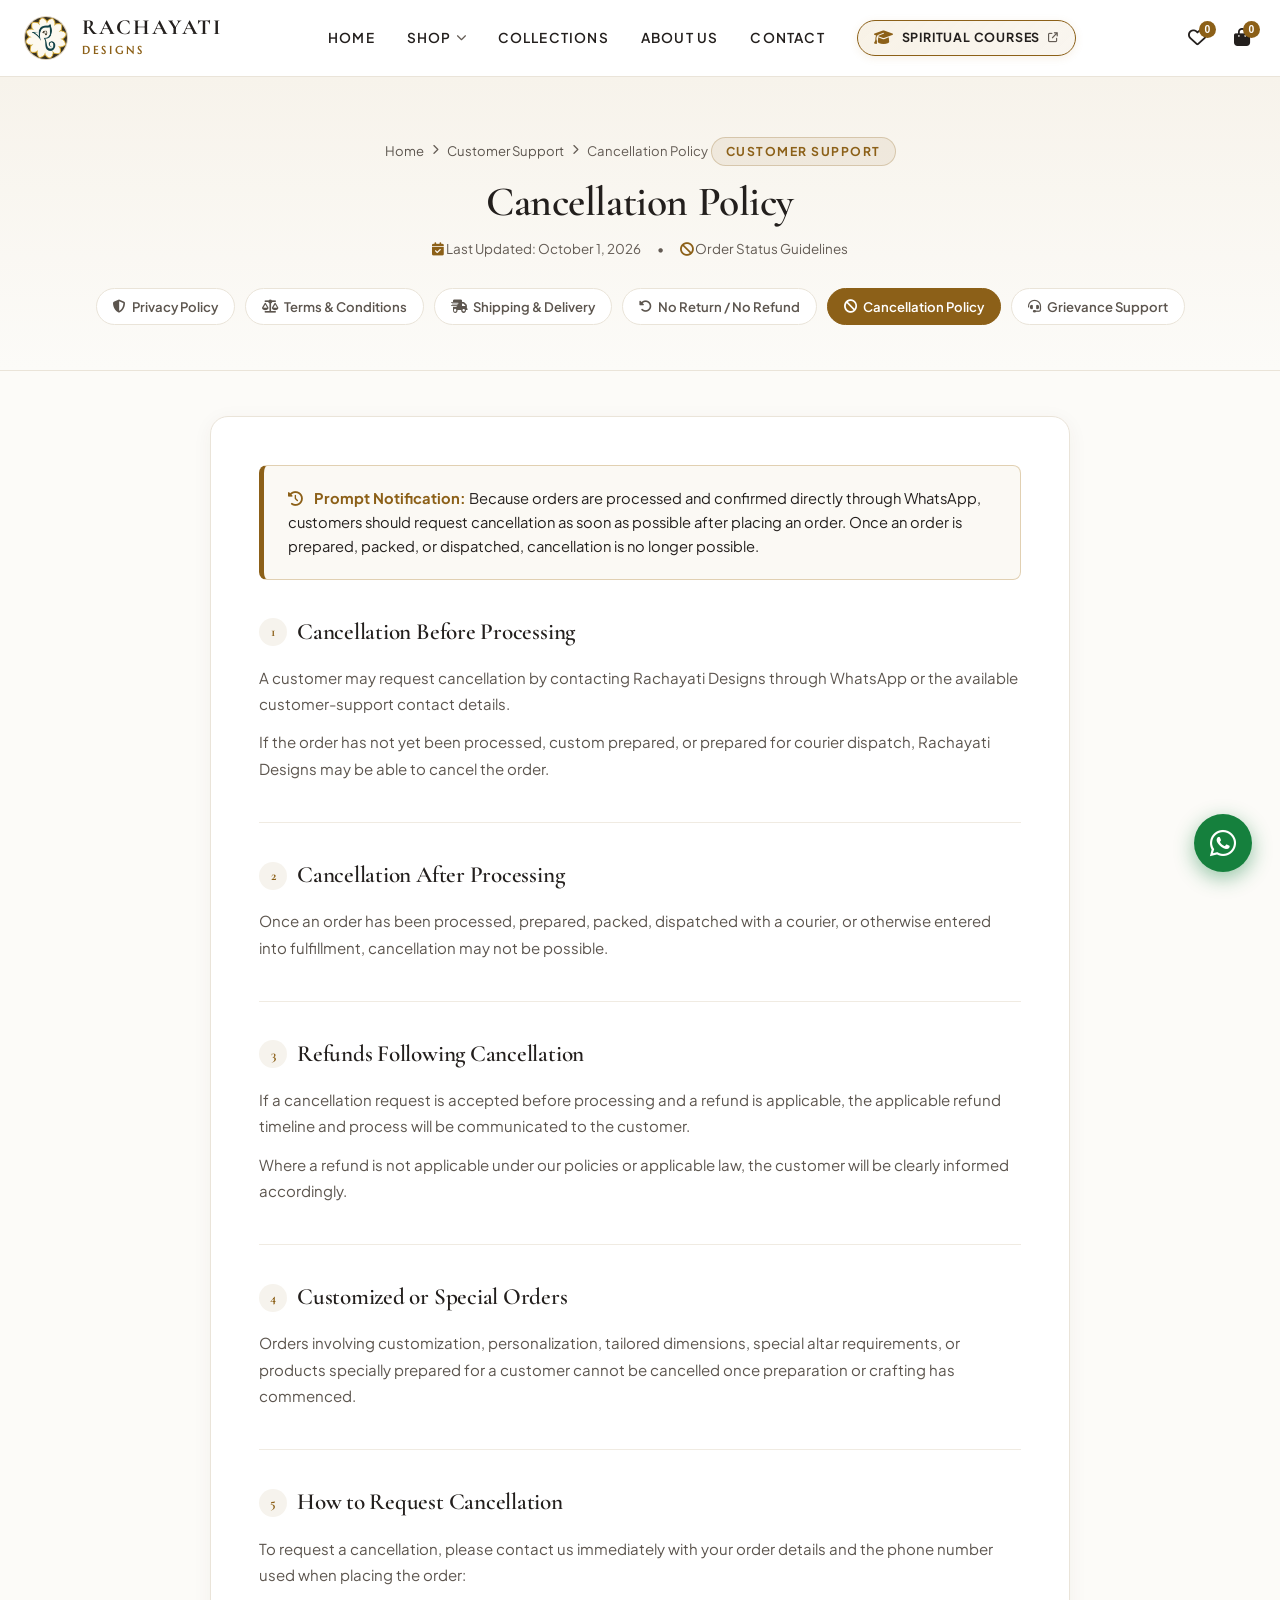
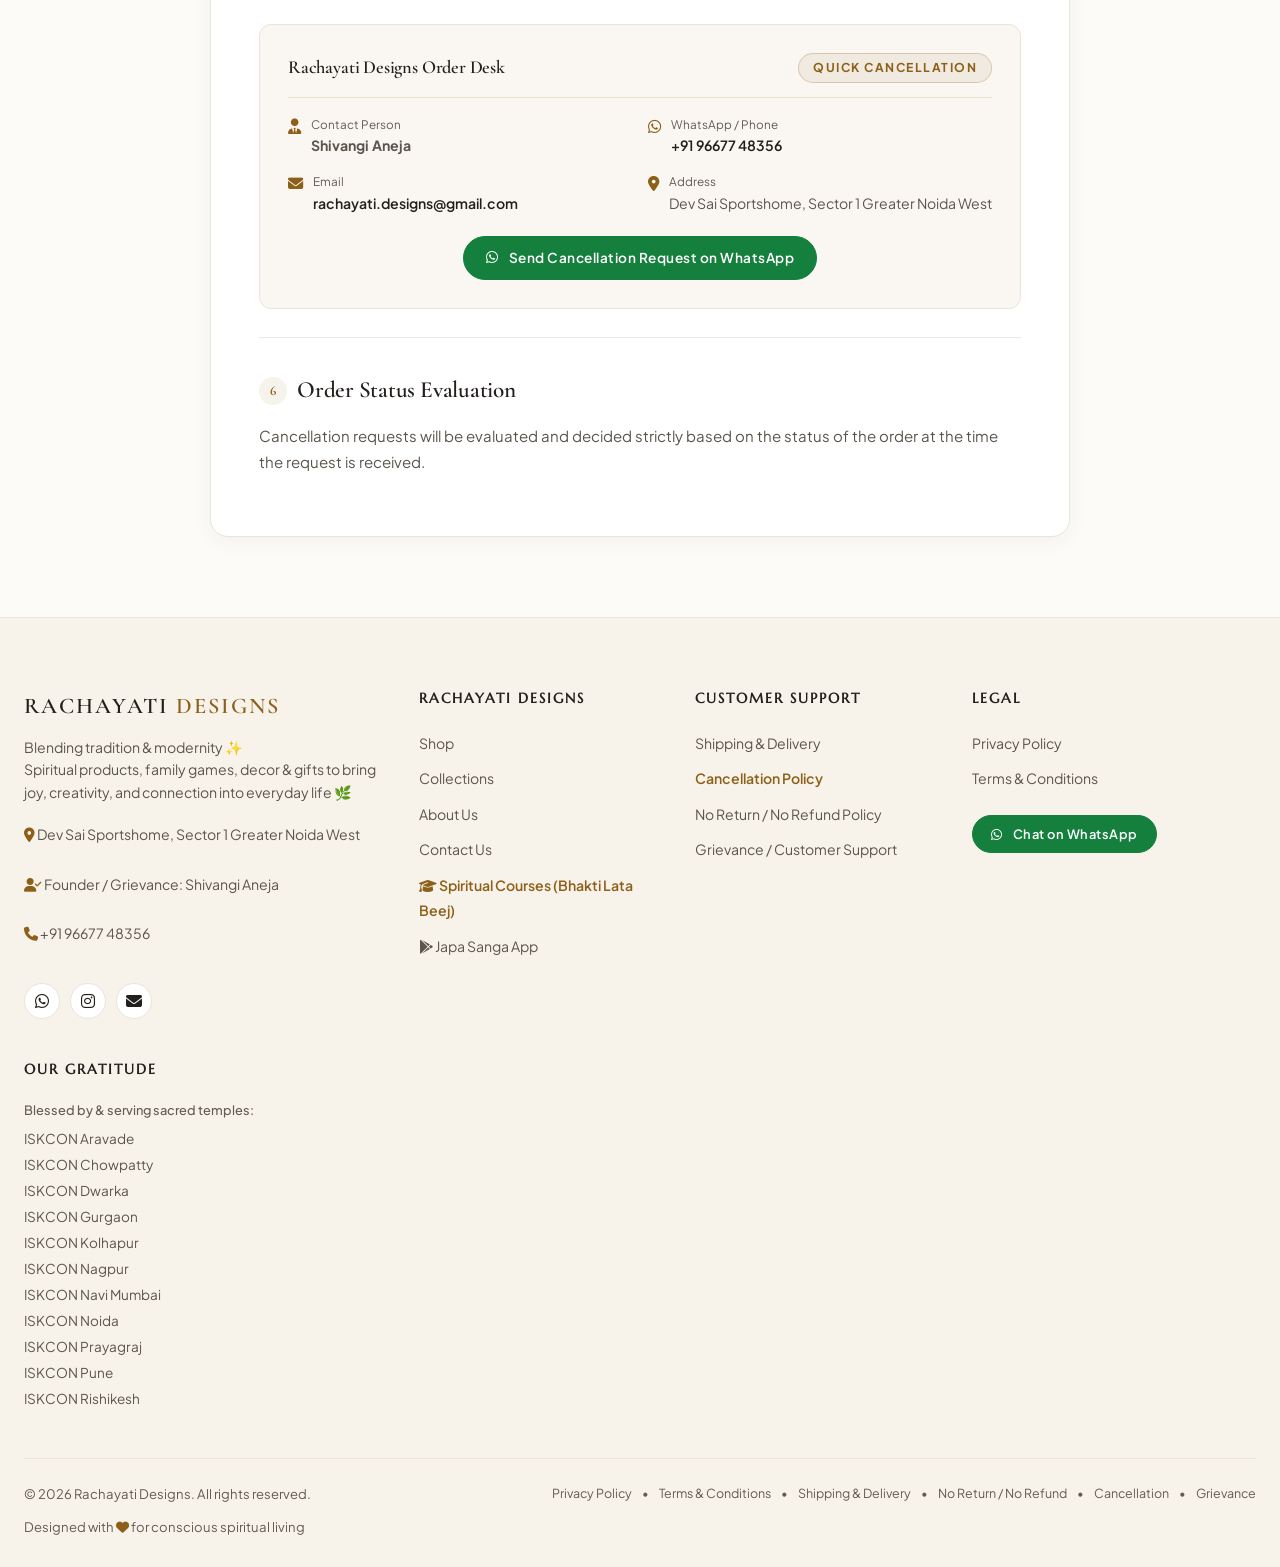
==== commit 7718cb5c: "Fix company name to Rachayati Designs and update domain across all pages" ====
--- a/cancellation-policy.html
+++ b/cancellation-policy.html
@@ -4,9 +4,9 @@
     <link rel="icon" type="image/x-icon" href="favicon.ico">
     <meta charset="UTF-8">
     <meta name="viewport" content="width=device-width, initial-scale=1.0">
-    <title>Cancellation Policy | Rachyeti Designs</title>
-    <meta name="description" content="Cancellation Policy for Rachyeti Designs. Learn about our order cancellation timelines before processing, customized order terms, and how to request cancellation.">
-    <link rel="canonical" href="https://www.rachayetidesigns.com/cancellation-policy.html">
+    <title>Cancellation Policy | Rachayati Designs</title>
+    <meta name="description" content="Cancellation Policy for Rachayati Designs. Learn about our order cancellation timelines before processing, customized order terms, and how to request cancellation.">
+    <link rel="canonical" href="https://www.rachayatidesigns.com/cancellation-policy.html">
     
     <!-- Google Fonts -->
     <link rel="preconnect" href="https://fonts.googleapis.com">
@@ -32,10 +32,10 @@
         <div class="nav-container">
             <a href="index.html" class="brand-link">
                 <div class="brand-mandala-icon">
-                    <img src="Logo.jpg" alt="Rachyeti Designs" onerror="this.innerHTML='<i class=\'fa-solid fa-om\'></i>'">
+                    <img src="Logo.jpg" alt="Rachayati Designs" onerror="this.innerHTML='<i class=\'fa-solid fa-om\'></i>'">
                 </div>
                 <div class="brand-text-block">
-                    <span class="brand-main-title">Rachyeti</span>
+                    <span class="brand-main-title">Rachayati</span>
                     <span class="brand-sub-title">Designs</span>
                 </div>
             </a>
@@ -132,10 +132,10 @@
                 <div class="policy-section">
                     <h2 class="policy-section-title"><span class="policy-section-num">1</span> Cancellation Before Processing</h2>
                     <p class="policy-text">
-                        A customer may request cancellation by contacting Rachyeti Designs through WhatsApp or the available customer-support contact details.
-                    </p>
-                    <p class="policy-text">
-                        If the order has not yet been processed, custom prepared, or prepared for courier dispatch, Rachyeti Designs may be able to cancel the order.
+                        A customer may request cancellation by contacting Rachayati Designs through WhatsApp or the available customer-support contact details.
+                    </p>
+                    <p class="policy-text">
+                        If the order has not yet been processed, custom prepared, or prepared for courier dispatch, Rachayati Designs may be able to cancel the order.
                     </p>
                 </div>
 
@@ -175,7 +175,7 @@
 
                     <div class="policy-contact-card">
                         <div class="policy-contact-header">
-                            <h4>Rachyeti Designs Order Desk</h4>
+                            <h4>Rachayati Designs Order Desk</h4>
                             <span class="policy-badge-tag" style="margin: 0;">Quick Cancellation</span>
                         </div>
                         <div class="policy-contact-details">
@@ -234,7 +234,7 @@
             <div class="footer-grid">
                 <!-- Col 1: Brand & Contact -->
                 <div class="footer-brand">
-                    <h3>Rachyeti <span class="gold-text">Designs</span></h3>
+                    <h3>Rachayati <span class="gold-text">Designs</span></h3>
                     <p>Blending tradition &amp; modernity ✨<br>Spiritual products, family games, decor &amp; gifts to bring joy, creativity, and connection into everyday life 🌿</p>
                     <div class="footer-contact-brief">
                         <p><i class="fa-solid fa-location-dot gold-text"></i> Dev Sai Sportshome, Sector 1 Greater Noida West</p>
@@ -242,7 +242,7 @@
                         <p><a href="tel:+919667748356"><i class="fa-solid fa-phone gold-text"></i> +91 96677 48356</a></p>
                     </div>
                     <div class="footer-social-links">
-                        <a href="https://wa.me/919667748356?text=Namaste%20Rachyeti%20Designs!" target="_blank" class="footer-social-btn" title="WhatsApp" aria-label="Chat on WhatsApp"><i class="fa-brands fa-whatsapp"></i></a>
+                        <a href="https://wa.me/919667748356?text=Namaste%20Rachayati%20Designs!" target="_blank" class="footer-social-btn" title="WhatsApp" aria-label="Chat on WhatsApp"><i class="fa-brands fa-whatsapp"></i></a>
                         <a href="https://www.instagram.com/rachayati.designs/" target="_blank" class="footer-social-btn" title="Instagram (@rachayati.designs)" aria-label="Visit Instagram page"><i class="fa-brands fa-instagram"></i></a>
                         <a href="mailto:rachayati.designs@gmail.com" class="footer-social-btn" title="Email" aria-label="Send email"><i class="fa-solid fa-envelope"></i></a>
                     </div>
@@ -250,7 +250,7 @@
 
                 <!-- Col 2: Navigation -->
                 <div class="footer-col">
-                    <h4>Rachyeti Designs</h4>
+                    <h4>Rachayati Designs</h4>
                     <ul class="footer-links-list">
                         <li><a href="shop.html">Shop</a></li>
                         <li><a href="collections.html">Collections</a></li>
@@ -280,7 +280,7 @@
                         <li><a href="terms-and-conditions.html">Terms &amp; Conditions</a></li>
                     </ul>
                     <div style="margin-top: 24px;">
-                        <a href="https://wa.me/919667748356?text=Namaste%20Rachyeti%20Designs!%20I%20would%20like%20to%20order%20products." target="_blank" class="btn btn-whatsapp" style="font-size: 0.8rem; padding: 8px 18px; width: fit-content;">
+                        <a href="https://wa.me/919667748356?text=Namaste%20Rachayati%20Designs!%20I%20would%20like%20to%20order%20products." target="_blank" class="btn btn-whatsapp" style="font-size: 0.8rem; padding: 8px 18px; width: fit-content;">
                             <i class="fa-brands fa-whatsapp"></i> Chat on WhatsApp
                         </a>
                     </div>
@@ -309,7 +309,7 @@
             </div>
 
             <div class="footer-bottom">
-                <p>&copy; <span id="currentYear">2026</span> Rachyeti Designs. All rights reserved.</p>
+                <p>&copy; <span id="currentYear">2026</span> Rachayati Designs. All rights reserved.</p>
                 <div class="footer-bottom-legal-links">
                     <a href="privacy-policy.html">Privacy Policy</a>
                     <span>•</span>
@@ -388,7 +388,7 @@
     </div>
 
     <!-- FLOATING WHATSAPP HOTLINE BUTTON -->
-    <a href="https://wa.me/919667748356?text=Namaste%20Rachyeti%20Designs!%20I%20have%20an%20inquiry%20regarding%20spiritual%20products." target="_blank" class="floating-whatsapp-btn" title="Chat on WhatsApp" aria-label="WhatsApp Support">
+    <a href="https://wa.me/919667748356?text=Namaste%20Rachayati%20Designs!%20I%20have%20an%20inquiry%20regarding%20spiritual%20products." target="_blank" class="floating-whatsapp-btn" title="Chat on WhatsApp" aria-label="WhatsApp Support">
         <i class="fa-brands fa-whatsapp"></i>
         <span class="wa-tooltip">Order &amp; Inquire on WhatsApp</span>
     </a>
